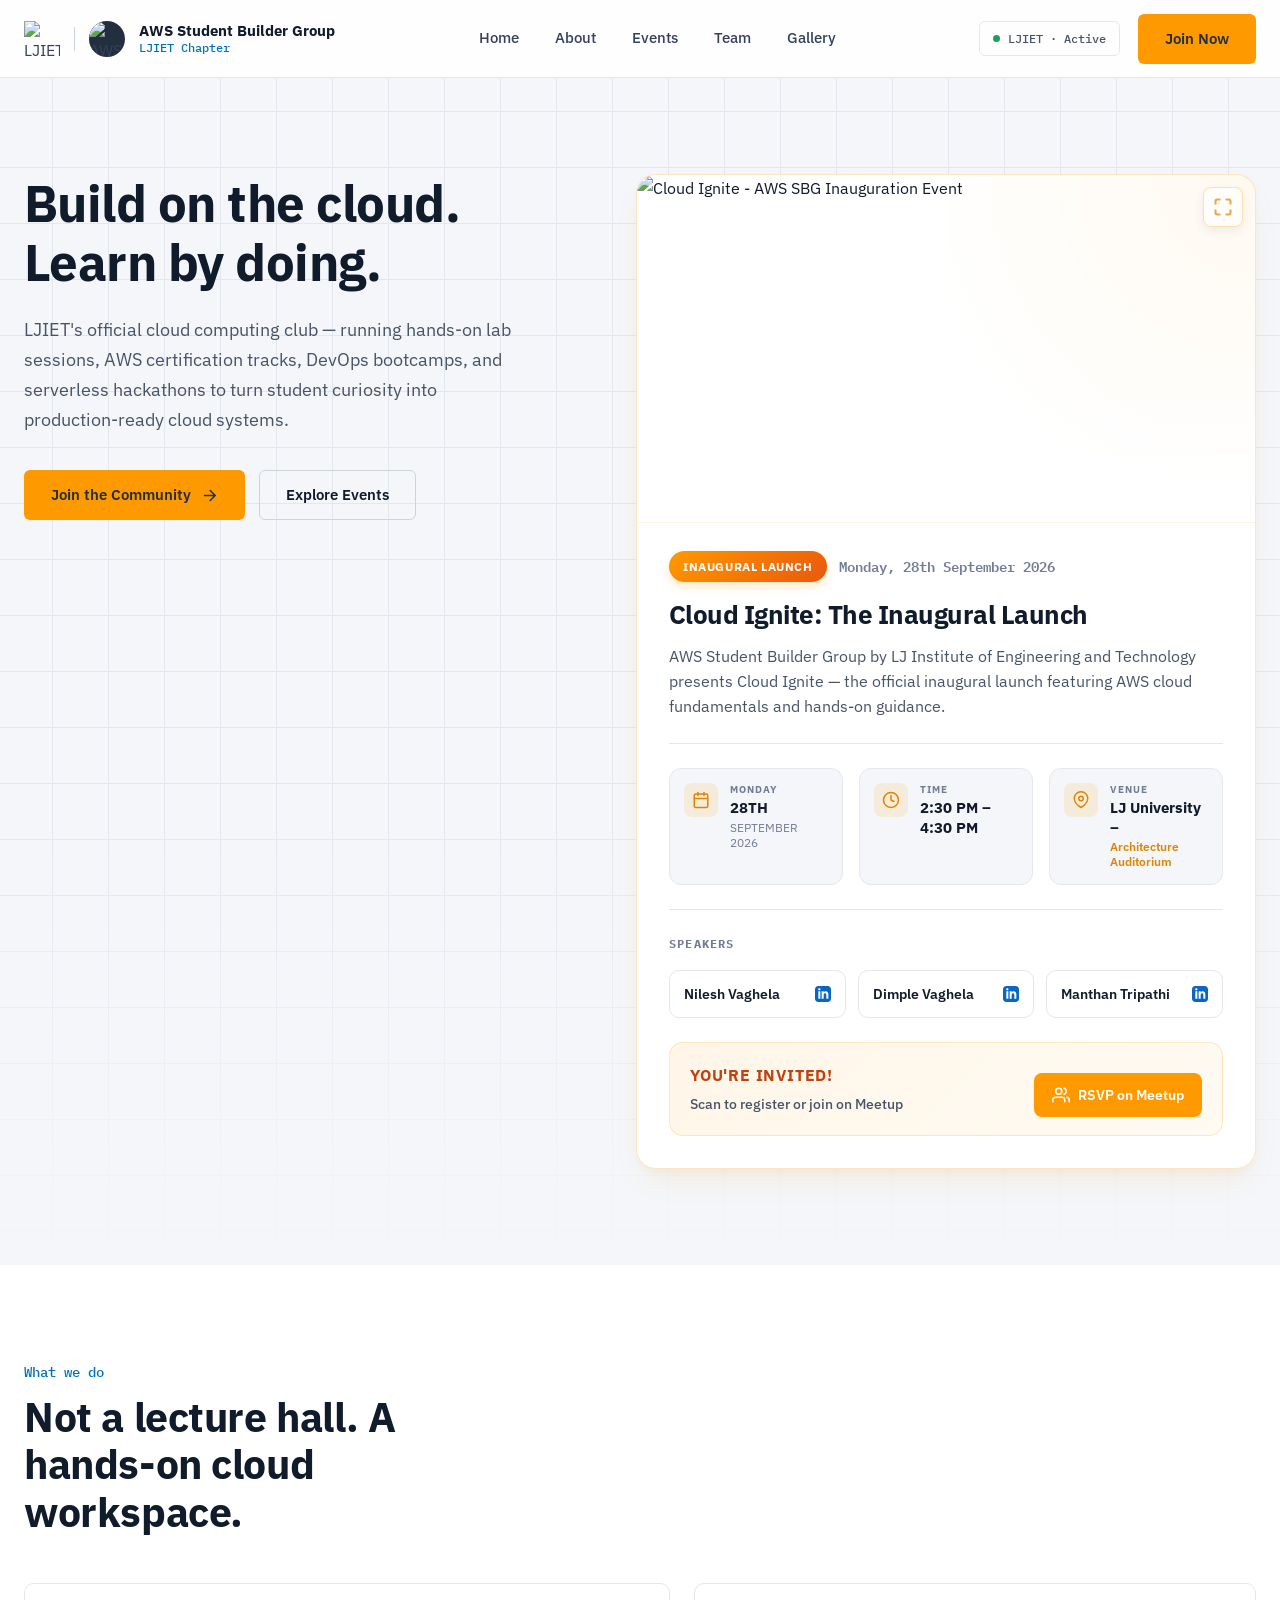
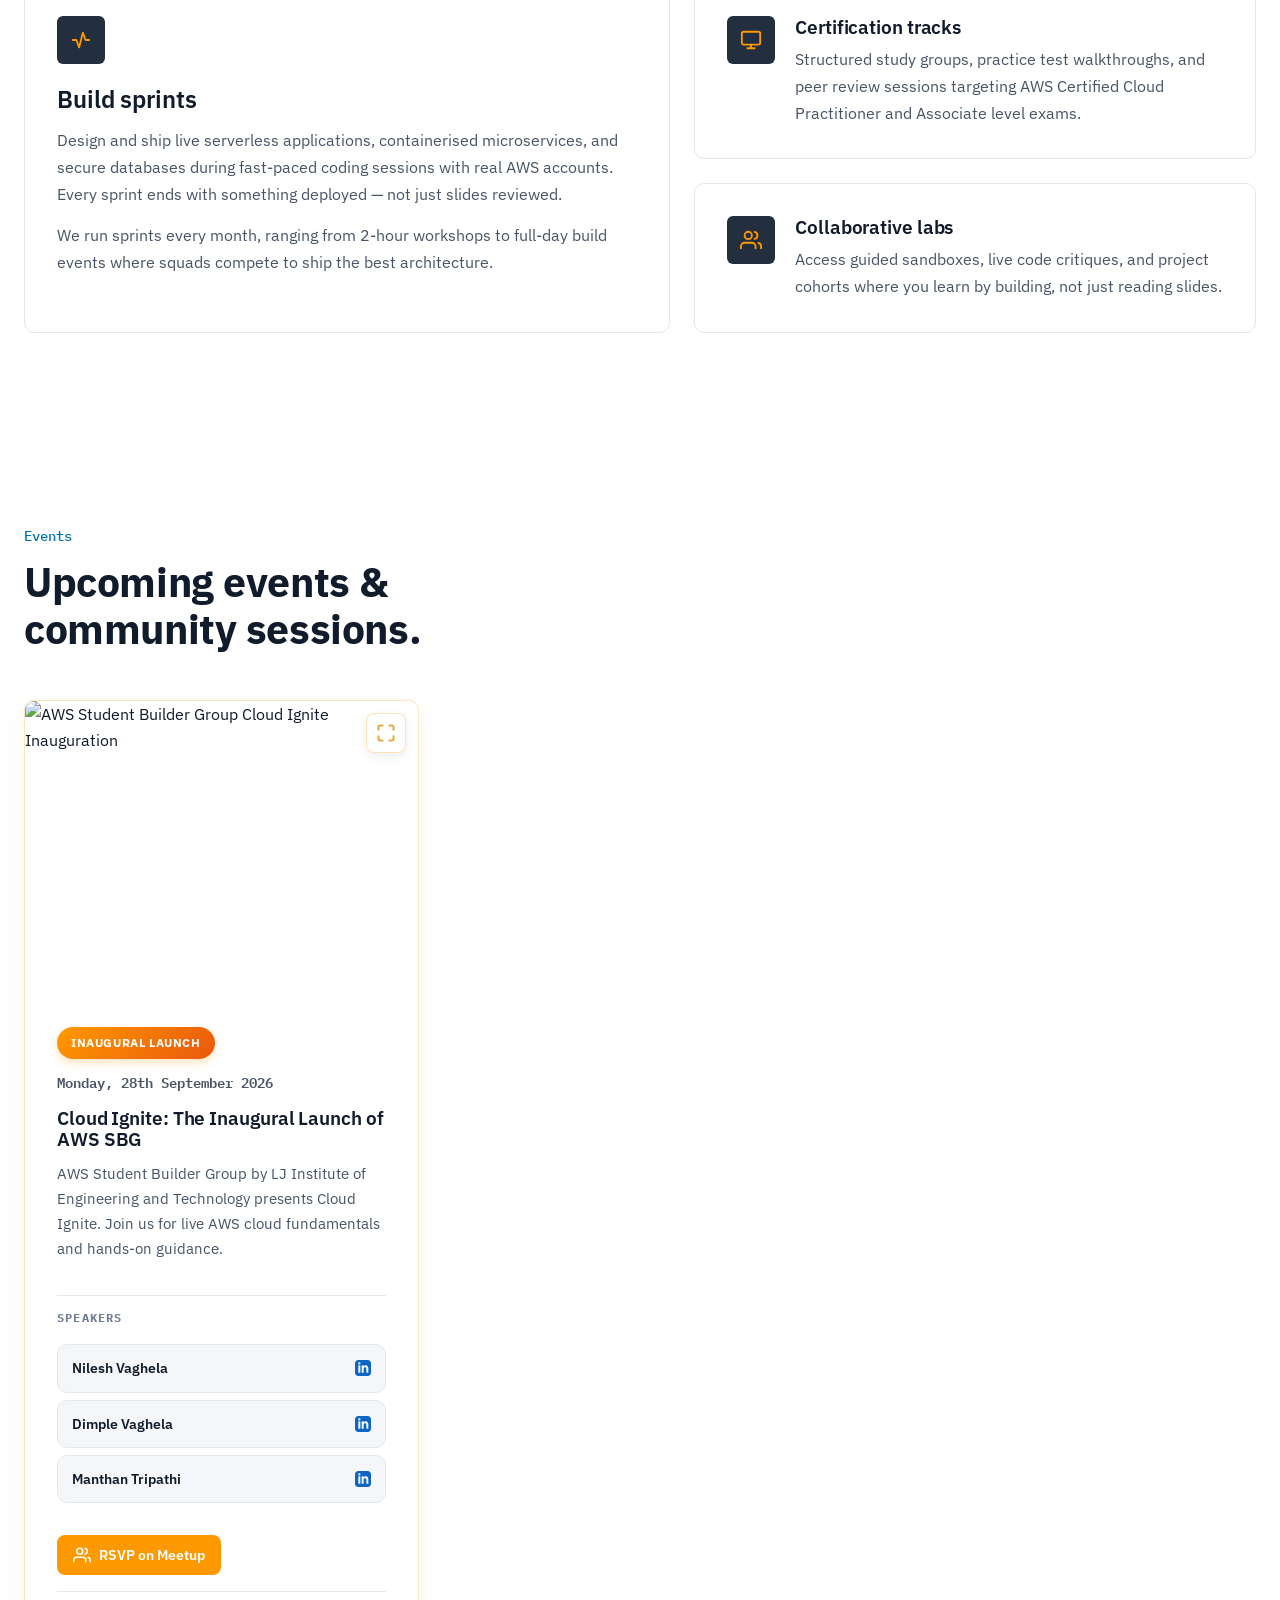
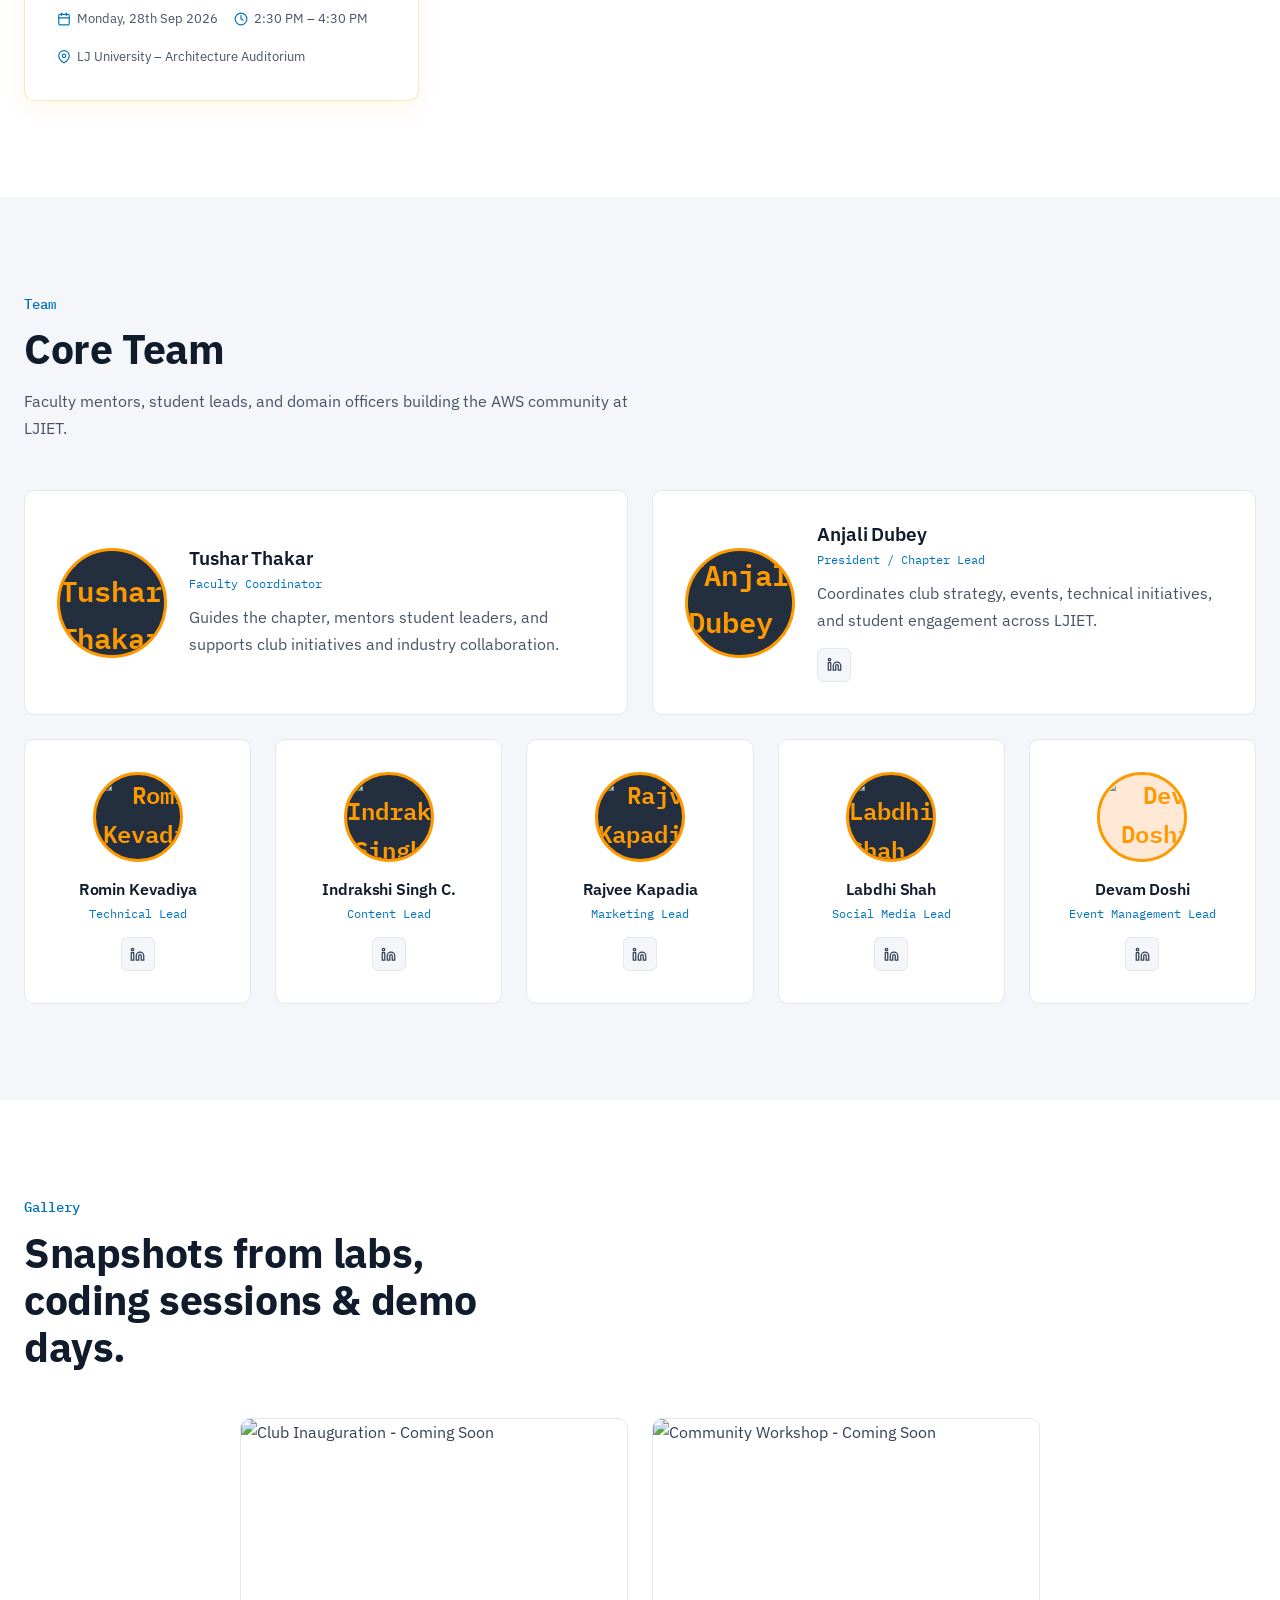
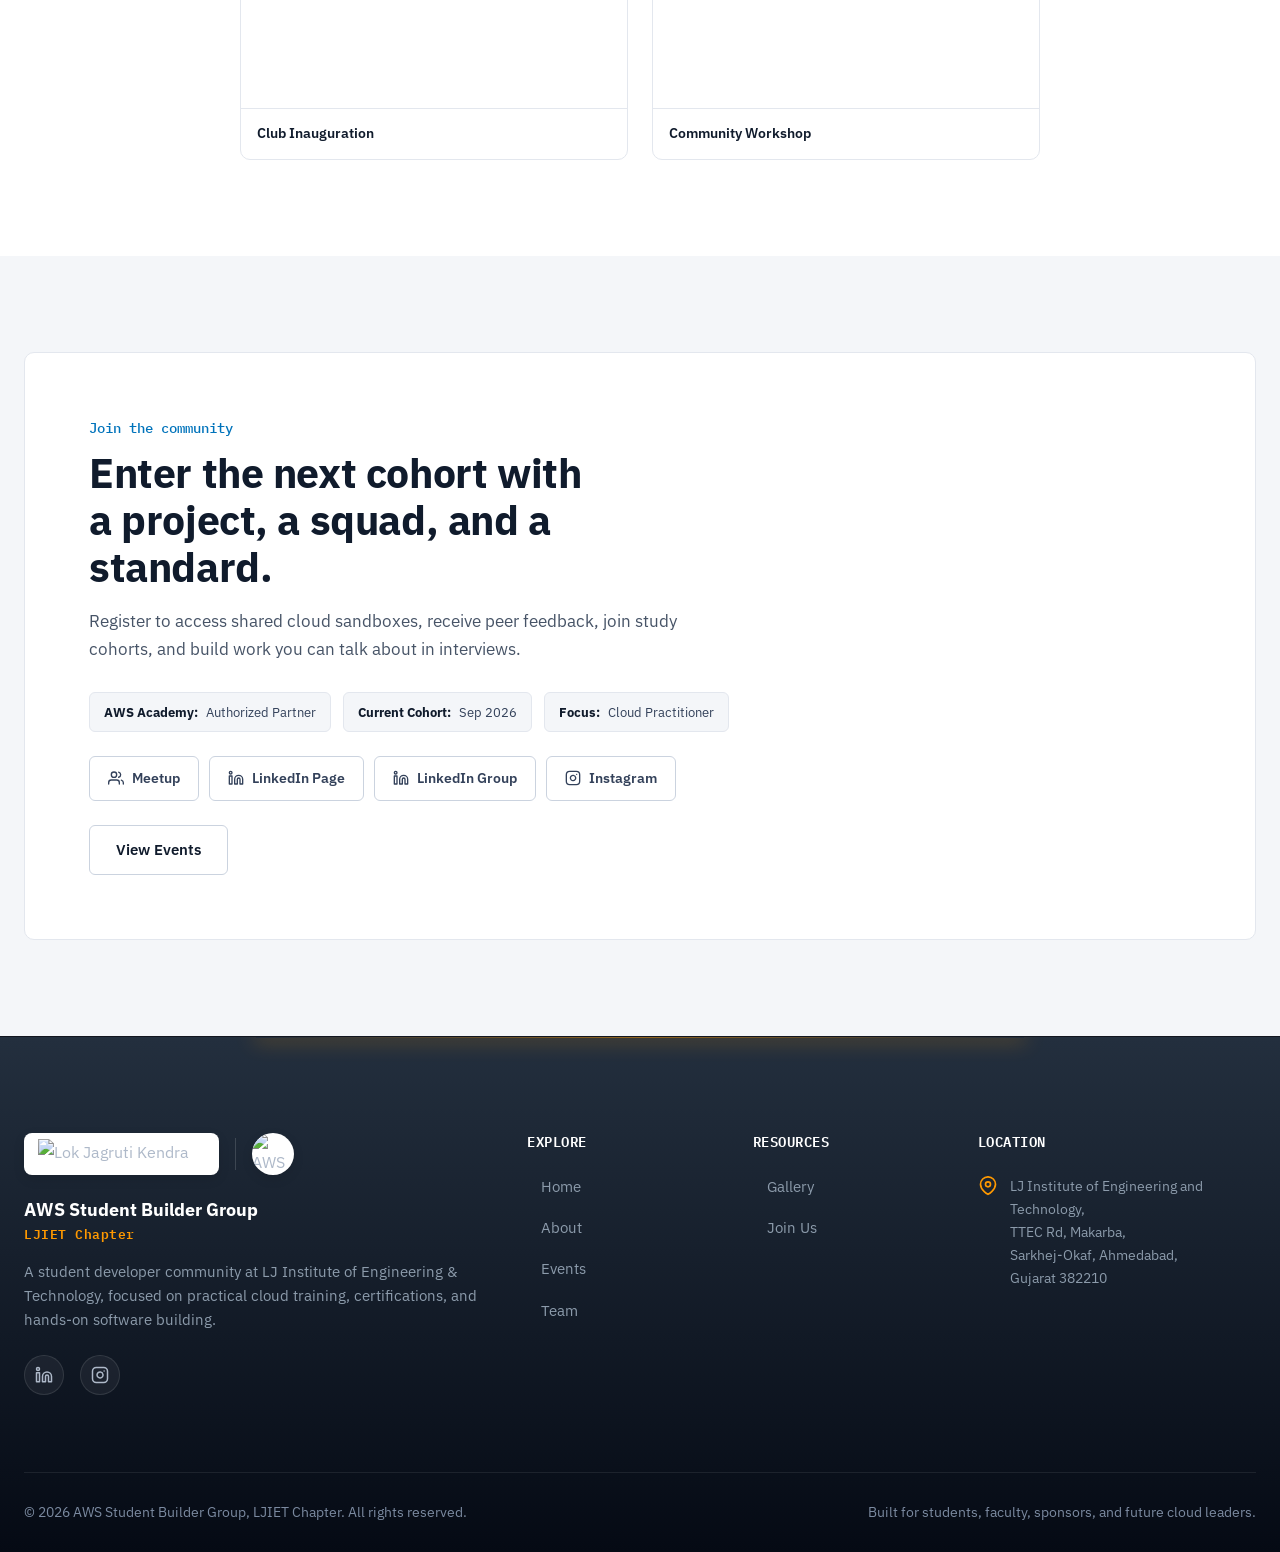
==== index.html @ fc4ac0a3 "Implement technical SEO optimization (#8)" ====
<!DOCTYPE html>
<html lang="en">

<head>
  <meta charset="UTF-8">
  <meta name="viewport" content="width=device-width, initial-scale=1.0">
  <meta name="description"
    content="AWS Student Builder Group at LJ Institute of Engineering & Technology (LJIET) — hands-on student club focused on cloud computing, bootcamps, certifications, and DevOps.">
  <meta name="robots" content="index, follow, max-snippet:-1, max-image-preview:large, max-video-preview:-1">
  <meta name="googlebot" content="index, follow, max-snippet:-1, max-image-preview:large, max-video-preview:-1">

  <!-- Canonical URL -->
  <link rel="canonical" href="https://ljawswebsite.github.io/aws-sbg-ljiet/">

  <!-- Open Graph / Social Media Meta Tags -->
  <meta property="og:locale" content="en_US">
  <meta property="og:type" content="website">
  <meta property="og:site_name" content="AWS Student Builder Group - LJIET">
  <meta property="og:title" content="AWS Student Builder Group | LJIET Chapter">
  <meta property="og:description"
    content="LJIET's official cloud computing club — hands-on labs, AWS certification study groups, DevOps bootcamps, and serverless hackathons.">
  <meta property="og:url" content="https://ljawswebsite.github.io/aws-sbg-ljiet/">
  <meta property="og:image" content="https://ljawswebsite.github.io/aws-sbg-ljiet/images/AWS_LJIET_LOGO.jpeg">
  <meta property="og:image:secure_url" content="https://ljawswebsite.github.io/aws-sbg-ljiet/images/AWS_LJIET_LOGO.jpeg">
  <meta property="og:image:type" content="image/jpeg">
  <meta property="og:image:width" content="1254">
  <meta property="og:image:height" content="1254">
  <meta property="og:image:alt" content="AWS Student Builder Group LJIET Chapter Logo">

  <!-- Twitter Card Tags -->
  <meta name="twitter:card" content="summary_large_image">
  <meta name="twitter:title" content="AWS Student Builder Group | LJIET Chapter">
  <meta name="twitter:description"
    content="LJIET's official cloud computing club — hands-on labs, AWS certification study groups, DevOps bootcamps, and serverless hackathons.">
  <meta name="twitter:image" content="https://ljawswebsite.github.io/aws-sbg-ljiet/images/AWS_LJIET_LOGO.jpeg">
  <meta name="twitter:image:alt" content="AWS Student Builder Group LJIET Chapter Logo">

  <!-- Favicon -->
  <link rel="icon" type="image/jpeg" href="images/AWS_LJIET_LOGO.jpeg">
  <link rel="apple-touch-icon" href="images/AWS_LJIET_LOGO.jpeg">

  <title>AWS Student Builder Group | LJIET Chapter - Cloud Computing &amp; DevOps Club</title>

  <!-- Google Fonts Preconnect and Parallel Stylesheet Loading -->
  <link rel="preconnect" href="https://fonts.googleapis.com">
  <link rel="preconnect" href="https://fonts.gstatic.com" crossorigin>
  <link rel="stylesheet" href="https://fonts.googleapis.com/css2?family=IBM+Plex+Sans:wght@400;500;600;700&family=IBM+Plex+Mono:wght@500;600&display=swap">
  <link rel="stylesheet" href="style.css">

  <!-- Structured Data: Organization, WebSite & Event Schema (JSON-LD) -->
  <script type="application/ld+json">
  {
    "@context": "https://schema.org",
    "@graph": [
      {
        "@type": "EducationalOrganization",
        "@id": "https://ljawswebsite.github.io/aws-sbg-ljiet/#organization",
        "name": "AWS Student Builder Group - LJIET Chapter",
        "alternateName": ["AWS SBG LJIET", "AWS Student Builder Group at LJ Institute of Engineering and Technology"],
        "url": "https://ljawswebsite.github.io/aws-sbg-ljiet/",
        "logo": {
          "@type": "ImageObject",
          "url": "https://ljawswebsite.github.io/aws-sbg-ljiet/images/AWS_LJIET_LOGO.jpeg",
          "width": 1254,
          "height": 1254,
          "caption": "AWS Student Builder Group LJIET Logo"
        },
        "image": "https://ljawswebsite.github.io/aws-sbg-ljiet/images/AWS_LJIET_LOGO.jpeg",
        "description": "AWS Student Builder Group at LJ Institute of Engineering & Technology (LJIET) is an active student developer club running hands-on cloud labs, AWS certification study groups, DevOps bootcamps, and serverless hackathons.",
        "email": "awsclub@ljiet.edu.in",
        "address": {
          "@type": "PostalAddress",
          "streetAddress": "LJ Institute of Engineering and Technology, TTEC Rd, Makarba, Sarkhej-Okaf",
          "addressLocality": "Ahmedabad",
          "addressRegion": "Gujarat",
          "postalCode": "382210",
          "addressCountry": "IN"
        },
        "parentOrganization": {
          "@type": "CollegeOrUniversity",
          "name": "LJ Institute of Engineering and Technology",
          "alternateName": "LJIET",
          "url": "https://www.ljiet.edu.in"
        },
        "sameAs": [
          "https://www.meetup.com/aws-sbg-at-lj-institute-of-engineering-and-technology/",
          "https://www.linkedin.com/company/aws-student-builder-group-at-ljiet/posts/",
          "https://www.linkedin.com/groups/26960015",
          "https://www.instagram.com/aws.sbg_lj"
        ]
      },
      {
        "@type": "WebSite",
        "@id": "https://ljawswebsite.github.io/aws-sbg-ljiet/#website",
        "url": "https://ljawswebsite.github.io/aws-sbg-ljiet/",
        "name": "AWS Student Builder Group | LJIET Chapter",
        "description": "LJIET's official cloud computing club — hands-on labs, AWS certification study groups, DevOps bootcamps, and serverless hackathons.",
        "publisher": {
          "@id": "https://ljawswebsite.github.io/aws-sbg-ljiet/#organization"
        },
        "inLanguage": "en"
      },
      {
        "@type": "Event",
        "@id": "https://ljawswebsite.github.io/aws-sbg-ljiet/#event-cloud-ignite",
        "name": "Cloud Ignite: The Inaugural Launch of AWS SBG",
        "description": "AWS Student Builder Group by LJ Institute of Engineering and Technology presents Cloud Ignite — the official inaugural launch featuring AWS cloud fundamentals and hands-on guidance.",
        "image": [
          "https://ljawswebsite.github.io/aws-sbg-ljiet/images/Event.jpeg"
        ],
        "startDate": "2026-09-28T14:30:00+05:30",
        "endDate": "2026-09-28T16:30:00+05:30",
        "eventStatus": "https://schema.org/EventScheduled",
        "eventAttendanceMode": "https://schema.org/OfflineEventAttendanceMode",
        "location": {
          "@type": "Place",
          "name": "Architecture Auditorium, LJ University",
          "address": {
            "@type": "PostalAddress",
            "streetAddress": "LJ University, LJ Campus, off Sarkhej - Gandhinagar Highway, Makarba",
            "addressLocality": "Ahmedabad",
            "addressRegion": "Gujarat",
            "postalCode": "382210",
            "addressCountry": "IN"
          }
        },
        "organizer": {
          "@id": "https://ljawswebsite.github.io/aws-sbg-ljiet/#organization"
        },
        "performer": [
          {
            "@type": "Person",
            "name": "Nilesh Vaghela",
            "sameAs": "https://www.linkedin.com/in/nilesh-vaghela/"
          },
          {
            "@type": "Person",
            "name": "Dimple Vaghela",
            "sameAs": "https://www.linkedin.com/in/dimple-vaghela-ba45447b/"
          },
          {
            "@type": "Person",
            "name": "Manthan Tripathi",
            "sameAs": "https://www.linkedin.com/in/manthan340/"
          }
        ],
        "offers": {
          "@type": "Offer",
          "url": "https://www.meetup.com/aws-sbg-at-lj-institute-of-engineering-and-technology/events/316692862/",
          "price": "0",
          "priceCurrency": "INR",
          "availability": "https://schema.org/InStock",
          "validFrom": "2026-09-01T00:00:00+05:30"
        }
      }
    ]
  }
  </script>
</head>

<body>

  <a href="#home" class="skip-link">Skip to main content</a>

  <!-- ═══ NAVBAR ══════════════════════════════════════════════════ -->
  <header class="navbar" id="navbar">
    <div class="scroll-progress" id="scrollProgress"></div>
    <nav class="nav-inner container" aria-label="Primary navigation">
      <a class="brand" href="#home" aria-label="AWS SBG LJIET home">
        <div class="brand-lj">
          <img src="images/LJIET_LOGO.png" alt="LJIET shield logo" width="36" height="36">
        </div>
        <div class="brand-divider"></div>
        <div class="brand-aws-block">
          <img src="images/AWS_LJIET_LOGO.jpeg" alt="AWS SBG logo" width="36" height="36">
        </div>
        <div class="brand-text-group">
          <span class="b-name">AWS Student Builder Group</span>
          <span class="b-sub">LJIET Chapter</span>
        </div>
      </a>

      <div class="nav-links" id="navLinks">
        <a href="#home">Home</a>
        <a href="#about">About</a>
        <a href="#events">Events</a>
        <a href="#team">Team</a>
        <a href="#gallery">Gallery</a>
        <!-- <a href="#contact">Contact</a> -->
      </div>

      <div class="nav-cta">
        <div class="status-pill" aria-label="Club status: active">
          <span class="status-dot"></span>
          LJIET &middot; Active
        </div>
        <a class="btn btn-primary" href="#join">Join Now</a>
        <button class="menu-toggle" id="menuToggle" type="button" aria-label="Toggle navigation" aria-expanded="false">
          <svg class="hamburger-icon" viewBox="0 0 24 24" fill="none" stroke="currentColor" stroke-width="2.2"
            stroke-linecap="round" stroke-linejoin="round">
            <line x1="4" y1="6" x2="20" y2="6" class="hamburger-line line-top"></line>
            <line x1="4" y1="12" x2="20" y2="12" class="hamburger-line line-mid"></line>
            <line x1="4" y1="18" x2="20" y2="18" class="hamburger-line line-bot"></line>
          </svg>
        </button>
      </div>
    </nav>
  </header>

  <main>
    <!-- ── HERO ──────────────────────────────────────────────── -->
    <section class="hero" id="home" aria-label="Hero">
      <div class="container">
        <div class="hero-inner">
          <div class="hero-content">
            <h1>Build on the cloud. Learn by doing.</h1>
            <p class="lead">LJIET's official cloud computing club — running hands-on lab sessions, AWS certification
              tracks, DevOps bootcamps, and serverless hackathons to turn student curiosity into production-ready cloud
              systems.</p>
            <div class="hero-actions">
              <a class="btn btn-primary" href="#join">
                Join the Community
                <svg viewBox="0 0 24 24" fill="none" stroke="currentColor" stroke-linecap="round"
                  stroke-linejoin="round">
                  <path d="M5 12h14M13 5l7 7-7 7" />
                </svg>
              </a>
              <a class="btn btn-outline" href="#events">Explore Events</a>
            </div>
          </div>

          <div class="hero-event-card">
            <div class="hec-img-wrapper" id="heroImgWrapper" title="Click to view full poster &amp; scan to register">
              <img class="img-event" src="images/Event.jpeg" alt="Cloud Ignite - AWS SBG Inauguration Event" width="480" height="360"
                loading="eager" fetchpriority="high" decoding="async">
              <button class="maximize-btn" aria-label="View poster full screen">
                <svg viewBox="0 0 24 24" fill="none" stroke="currentColor" stroke-width="2.5" stroke-linecap="round" stroke-linejoin="round">
                  <path d="M8 3H5a2 2 0 0 0-2 2v3m18 0V5a2 2 0 0 0-2-2h-3m0 18h3a2 2 0 0 0 2-2v-3M3 16v3a2 2 0 0 0 2 2h3"/>
                </svg>
              </button>
            </div>
            <div class="hec-body">
              <div class="hec-top">
                <span class="tag premium-tag">Inaugural Launch</span>
                <span class="hec-date">Monday, 28th September 2026</span>
              </div>
              <h3>Cloud Ignite: The Inaugural Launch</h3>
              <p>AWS Student Builder Group by LJ Institute of Engineering and Technology presents Cloud Ignite &mdash; the official inaugural launch featuring AWS cloud fundamentals and hands-on guidance.</p>
              
              <!-- Event Detail Badges (matching Event.jpeg poster) -->
              <div class="event-poster-badges">
                <div class="ep-badge">
                  <div class="ep-icon">
                    <svg viewBox="0 0 24 24" fill="none" stroke="currentColor" stroke-width="2" stroke-linecap="round"
                      stroke-linejoin="round">
                      <rect x="3" y="4" width="18" height="18" rx="2" ry="2" />
                      <line x1="16" y1="2" x2="16" y2="6" />
                      <line x1="8" y1="2" x2="8" y2="6" />
                      <line x1="3" y1="10" x2="21" y2="10" />
                    </svg>
                  </div>
                  <div class="ep-text">
                    <span class="ep-label">MONDAY</span>
                    <strong class="ep-val">28TH</strong>
                    <span class="ep-sub">SEPTEMBER 2026</span>
                  </div>
                </div>

                <div class="ep-badge">
                  <div class="ep-icon">
                    <svg viewBox="0 0 24 24" fill="none" stroke="currentColor" stroke-width="2" stroke-linecap="round"
                      stroke-linejoin="round">
                      <circle cx="12" cy="12" r="10" />
                      <polyline points="12 6 12 12 16 14" />
                    </svg>
                  </div>
                  <div class="ep-text">
                    <span class="ep-label">TIME</span>
                    <strong class="ep-val">2:30 PM &ndash; 4:30 PM</strong>
                  </div>
                </div>

                <div class="ep-badge">
                  <div class="ep-icon">
                    <svg viewBox="0 0 24 24" fill="none" stroke="currentColor" stroke-width="2" stroke-linecap="round"
                      stroke-linejoin="round">
                      <path d="M21 10c0 7-9 12-9 12S3 17 3 10a9 9 0 1 1 18 0Z" />
                      <circle cx="12" cy="10" r="3" />
                    </svg>
                  </div>
                  <div class="ep-text">
                    <span class="ep-label">VENUE</span>
                    <strong class="ep-val">LJ University &ndash;</strong>
                    <span class="ep-sub venue-sub">Architecture Auditorium</span>
                  </div>
                </div>
              </div>

              <!-- Speakers: 3 Simple Boxes -->
              <div class="speakers-section">
                <div class="speakers-title">Speakers</div>
                <div class="speakers-grid">
                  <a class="speaker-box" href="https://www.linkedin.com/in/nilesh-vaghela/?skipRedirect=true" target="_blank" rel="noopener noreferrer" title="Nilesh Vaghela on LinkedIn">
                    <span class="speaker-name">Nilesh Vaghela</span>
                    <svg class="speaker-linkedin" viewBox="0 0 24 24" fill="currentColor" aria-hidden="true">
                      <path d="M19 0h-14c-2.761 0-5 2.239-5 5v14c0 2.761 2.239 5 5 5h14c2.762 0 5-2.239 5-5v-14c0-2.761-2.238-5-5-5zm-11 19h-3v-11h3v11zm-1.5-12.268c-.966 0-1.75-.79-1.75-1.764s.784-1.764 1.75-1.764 1.75.79 1.75 1.764-.783 1.764-1.75 1.764zm13.5 12.268h-3v-5.604c0-3.368-4-3.113-4 0v5.604h-3v-11h3v1.765c1.396-2.586 7-2.777 7 2.476v6.759z"/>
                    </svg>
                  </a>

                  <a class="speaker-box" href="https://www.linkedin.com/in/dimple-vaghela-ba45447b/" target="_blank" rel="noopener noreferrer" title="Dimple Vaghela on LinkedIn">
                    <span class="speaker-name">Dimple Vaghela</span>
                    <svg class="speaker-linkedin" viewBox="0 0 24 24" fill="currentColor" aria-hidden="true">
                      <path d="M19 0h-14c-2.761 0-5 2.239-5 5v14c0 2.761 2.239 5 5 5h14c2.762 0 5-2.239 5-5v-14c0-2.761-2.238-5-5-5zm-11 19h-3v-11h3v11zm-1.5-12.268c-.966 0-1.75-.79-1.75-1.764s.784-1.764 1.75-1.764 1.75.79 1.75 1.764-.783 1.764-1.75 1.764zm13.5 12.268h-3v-5.604c0-3.368-4-3.113-4 0v5.604h-3v-11h3v1.765c1.396-2.586 7-2.777 7 2.476v6.759z"/>
                    </svg>
                  </a>

                  <a class="speaker-box" href="https://www.linkedin.com/in/manthan340/" target="_blank" rel="noopener noreferrer" title="Manthan Tripathi on LinkedIn">
                    <span class="speaker-name">Manthan Tripathi</span>
                    <svg class="speaker-linkedin" viewBox="0 0 24 24" fill="currentColor" aria-hidden="true">
                      <path d="M19 0h-14c-2.761 0-5 2.239-5 5v14c0 2.761 2.239 5 5 5h14c2.762 0 5-2.239 5-5v-14c0-2.761-2.238-5-5-5zm-11 19h-3v-11h3v11zm-1.5-12.268c-.966 0-1.75-.79-1.75-1.764s.784-1.764 1.75-1.764 1.75.79 1.75 1.764-.783 1.764-1.75 1.764zm13.5 12.268h-3v-5.604c0-3.368-4-3.113-4 0v5.604h-3v-11h3v1.765c1.396-2.586 7-2.777 7 2.476v6.759z"/>
                    </svg>
                  </a>
                </div>
              </div>

              <div class="hec-invite" id="heroInviteBox" title="Click to open poster &amp; scan to register">
                <div class="hec-invite-text">
                  <strong>YOU'RE INVITED!</strong>
                  <span>Scan to register or join on Meetup</span>
                </div>
                <div class="hec-invite-actions" style="margin-top: 12px;">
                  <a class="meetup-btn" href="https://www.meetup.com/aws-sbg-at-lj-institute-of-engineering-and-technology/events/316692862/" target="_blank" rel="noopener noreferrer" style="display: inline-flex; align-items: center; gap: 8px; background: #FF9900; color: white; padding: 8px 16px; border-radius: 8px; font-weight: 600; text-decoration: none; font-size: 0.9rem; transition: transform 0.2s; white-space: nowrap;" onmouseover="this.style.transform='scale(1.05)'" onmouseout="this.style.transform='scale(1)'">
                    <svg viewBox="0 0 24 24" fill="none" stroke="currentColor" stroke-width="2" stroke-linecap="round" stroke-linejoin="round" style="width: 18px; height: 18px;"><path d="M17 21v-2a4 4 0 0 0-4-4H5a4 4 0 0 0-4 4v2" /><circle cx="9" cy="7" r="4" /><path d="M23 21v-2a4 4 0 0 0-3-3.87M16 3.13a4 4 0 0 1 0 7.75" /></svg>
                    RSVP on Meetup
                  </a>
                </div>
              </div>
            </div>
          </div>
        </div>
      </div>
    </section>

    <!-- ── ABOUT ──────────────────────────────────────────────── -->
    <section class="section" id="about">
      <div class="container">
        <div class="sec-hdr">
          <span class="kicker">What we do</span>
          <h2>Not a lecture hall. A hands-on cloud workspace.</h2>
        </div>
        <div class="about-grid">
          <article class="card about-card-featured">
            <div class="card-icon">
              <svg viewBox="0 0 24 24" fill="none" stroke="currentColor" stroke-width="2" stroke-linecap="round"
                stroke-linejoin="round">
                <path d="M3 12h4l3 8 4-16 3 8h4" />
              </svg>
            </div>
            <h3>Build sprints</h3>
            <p>Design and ship live serverless applications, containerised microservices, and secure databases during
              fast-paced coding sessions with real AWS accounts. Every sprint ends with something deployed — not just
              slides reviewed.</p>
            <p>We run sprints every month, ranging from 2-hour workshops to full-day build events where squads compete
              to ship the best architecture.</p>
          </article>

          <div class="about-stacked">
            <article class="card about-card-sm">
              <div class="card-icon">
                <svg viewBox="0 0 24 24" fill="none" stroke="currentColor" stroke-width="2" stroke-linecap="round"
                  stroke-linejoin="round">
                  <rect x="2" y="3" width="20" height="14" rx="2" />
                  <path d="M8 21h8M12 17v4" />
                </svg>
              </div>
              <div>
                <h3>Certification tracks</h3>
                <p>Structured study groups, practice test walkthroughs, and peer review sessions targeting AWS Certified
                  Cloud Practitioner and Associate level exams.</p>
              </div>
            </article>
            <article class="card about-card-sm">
              <div class="card-icon">
                <svg viewBox="0 0 24 24" fill="none" stroke="currentColor" stroke-width="2" stroke-linecap="round"
                  stroke-linejoin="round">
                  <path d="M17 21v-2a4 4 0 0 0-4-4H5a4 4 0 0 0-4 4v2" />
                  <circle cx="9" cy="7" r="4" />
                  <path d="M23 21v-2a4 4 0 0 0-3-3.87M16 3.13a4 4 0 0 1 0 7.75" />
                </svg>
              </div>
              <div>
                <h3>Collaborative labs</h3>
                <p>Access guided sandboxes, live code critiques, and project cohorts where you learn by building, not
                  just reading slides.</p>
              </div>
            </article>
          </div>
        </div>
      </div>
    </section>

    <!-- ── EVENTS ──────────────────────────────────────────────── -->
    <section class="section" id="events">
      <div class="container">
        <div class="sec-hdr">
          <span class="kicker">Events</span>
          <h2>Upcoming events &amp; community sessions.</h2>
        </div>
        <div class="events-grid">
          <article class="card event-card premium-event-card">
            <div class="event-img" onclick="document.getElementById('heroImgWrapper').click()" style="cursor: pointer;" title="Click to view full poster">
              <img class="img-event" src="images/Event.jpeg" alt="AWS Student Builder Group Cloud Ignite Inauguration" width="400"
                height="300" loading="lazy">
              <button class="maximize-btn" aria-label="View poster full screen">
                <svg viewBox="0 0 24 24" fill="none" stroke="currentColor" stroke-width="2.5" stroke-linecap="round" stroke-linejoin="round">
                  <path d="M8 3H5a2 2 0 0 0-2 2v3m18 0V5a2 2 0 0 0-2-2h-3m0 18h3a2 2 0 0 0 2-2v-3M3 16v3a2 2 0 0 0 2 2h3"/>
                </svg>
              </button>
            </div>
            <div class="event-body">
              <div class="event-meta-row">
                <span class="tag premium-tag">Inaugural Launch</span>
                <span class="hec-date">Monday, 28th September 2026</span>
              </div>
              <h3>Cloud Ignite: The Inaugural Launch of AWS SBG</h3>
              <p>AWS Student Builder Group by LJ Institute of Engineering and Technology presents Cloud Ignite. Join us for live AWS cloud fundamentals and hands-on guidance.</p>
              
              <!-- Speakers: 3 Simple Boxes -->
              <div class="speakers-section">
                <div class="speakers-title">Speakers</div>
                <div class="speakers-grid">
                  <a class="speaker-box" href="https://www.linkedin.com/in/nilesh-vaghela/?skipRedirect=true" target="_blank" rel="noopener noreferrer" title="Nilesh Vaghela on LinkedIn">
                    <span class="speaker-name">Nilesh Vaghela</span>
                    <svg class="speaker-linkedin" viewBox="0 0 24 24" fill="currentColor" aria-hidden="true">
                      <path d="M19 0h-14c-2.761 0-5 2.239-5 5v14c0 2.761 2.239 5 5 5h14c2.762 0 5-2.239 5-5v-14c0-2.761-2.238-5-5-5zm-11 19h-3v-11h3v11zm-1.5-12.268c-.966 0-1.75-.79-1.75-1.764s.784-1.764 1.75-1.764 1.75.79 1.75 1.764-.783 1.764-1.75 1.764zm13.5 12.268h-3v-5.604c0-3.368-4-3.113-4 0v5.604h-3v-11h3v1.765c1.396-2.586 7-2.777 7 2.476v6.759z"/>
                    </svg>
                  </a>

                  <a class="speaker-box" href="https://www.linkedin.com/in/dimple-vaghela-ba45447b/" target="_blank" rel="noopener noreferrer" title="Dimple Vaghela on LinkedIn">
                    <span class="speaker-name">Dimple Vaghela</span>
                    <svg class="speaker-linkedin" viewBox="0 0 24 24" fill="currentColor" aria-hidden="true">
                      <path d="M19 0h-14c-2.761 0-5 2.239-5 5v14c0 2.761 2.239 5 5 5h14c2.762 0 5-2.239 5-5v-14c0-2.761-2.238-5-5-5zm-11 19h-3v-11h3v11zm-1.5-12.268c-.966 0-1.75-.79-1.75-1.764s.784-1.764 1.75-1.764 1.75.79 1.75 1.764-.783 1.764-1.75 1.764zm13.5 12.268h-3v-5.604c0-3.368-4-3.113-4 0v5.604h-3v-11h3v1.765c1.396-2.586 7-2.777 7 2.476v6.759z"/>
                    </svg>
                  </a>

                  <a class="speaker-box" href="https://www.linkedin.com/in/manthan340/" target="_blank" rel="noopener noreferrer" title="Manthan Tripathi on LinkedIn">
                    <span class="speaker-name">Manthan Tripathi</span>
                    <svg class="speaker-linkedin" viewBox="0 0 24 24" fill="currentColor" aria-hidden="true">
                      <path d="M19 0h-14c-2.761 0-5 2.239-5 5v14c0 2.761 2.239 5 5 5h14c2.762 0 5-2.239 5-5v-14c0-2.761-2.238-5-5-5zm-11 19h-3v-11h3v11zm-1.5-12.268c-.966 0-1.75-.79-1.75-1.764s.784-1.764 1.75-1.764 1.75.79 1.75 1.764-.783 1.764-1.75 1.764zm13.5 12.268h-3v-5.604c0-3.368-4-3.113-4 0v5.604h-3v-11h3v1.765c1.396-2.586 7-2.777 7 2.476v6.759z"/>
                    </svg>
                  </a>
                </div>
              </div>
              <div style="margin: 16px 0;">
                <a href="https://www.meetup.com/aws-sbg-at-lj-institute-of-engineering-and-technology/events/316692862/" target="_blank" rel="noopener noreferrer" style="display: inline-flex; align-items: center; gap: 8px; background: #FF9900; color: white; padding: 8px 16px; border-radius: 8px; font-weight: 600; text-decoration: none; font-size: 0.9rem; transition: transform 0.2s; white-space: nowrap;" onmouseover="this.style.transform='scale(1.05)'" onmouseout="this.style.transform='scale(1)'">
                  <svg viewBox="0 0 24 24" fill="none" stroke="currentColor" stroke-width="2" stroke-linecap="round" stroke-linejoin="round" style="width: 18px; height: 18px;"><path d="M17 21v-2a4 4 0 0 0-4-4H5a4 4 0 0 0-4 4v2" /><circle cx="9" cy="7" r="4" /><path d="M23 21v-2a4 4 0 0 0-3-3.87M16 3.13a4 4 0 0 1 0 7.75" /></svg>
                  RSVP on Meetup
                </a>
              </div>
              <div class="event-footer">
                <span><svg viewBox="0 0 24 24" fill="none" stroke="currentColor" stroke-width="2" stroke-linecap="round"
                    stroke-linejoin="round">
                    <rect x="3" y="4" width="18" height="18" rx="2" ry="2" />
                    <line x1="16" y1="2" x2="16" y2="6" />
                    <line x1="8" y1="2" x2="8" y2="6" />
                    <line x1="3" y1="10" x2="21" y2="10" />
                  </svg>Monday, 28th Sep 2026</span>
                <span><svg viewBox="0 0 24 24" fill="none" stroke="currentColor" stroke-width="2" stroke-linecap="round"
                    stroke-linejoin="round">
                    <circle cx="12" cy="12" r="10" />
                    <polyline points="12 6 12 12 16 14" />
                  </svg>2:30 PM &ndash; 4:30 PM</span>
                <span><svg viewBox="0 0 24 24" fill="none" stroke="currentColor" stroke-width="2" stroke-linecap="round"
                    stroke-linejoin="round">
                    <path d="M21 10c0 7-9 12-9 12S3 17 3 10a9 9 0 1 1 18 0Z" />
                    <circle cx="12" cy="10" r="3" />
                  </svg>LJ University &ndash; Architecture Auditorium</span>
              </div>
            </div>
          </article>

        </div>
      </div>
    </section>

    <!-- ── TEAM ───────────────────────────────────────────────── -->
    <section class="section section-alt" id="team">
      <div class="container">
        <div class="sec-hdr">
          <span class="kicker">Team</span>
          <h2>Core Team</h2>
          <p>Faculty mentors, student leads, and domain officers building the AWS community at LJIET.</p>
        </div>

        <div class="captain-row">
          <article class="card captain-card">
            <img class="avatar" src="images/tushar-thakar.jpeg" alt="Tushar Thakar - Faculty Coordinator" width="110" height="110" loading="lazy" decoding="async" style="object-fit: cover;">
            <div>
              <h3>Tushar Thakar</h3>
              <div class="member-role">Faculty Coordinator</div>
              <p>Guides the chapter, mentors student leaders, and supports club initiatives and industry collaboration.
              </p>
            </div>
          </article>
          <article class="card captain-card">
            <div class="avatar"><img src="images/Anjali.jpg" alt="Anjali Dubey - President &amp; Chapter Lead" width="110" height="110" loading="lazy" decoding="async">
            </div>
            <div>
              <h3>Anjali Dubey</h3>
              <div class="member-role">President / Chapter Lead</div>
              <p>Coordinates club strategy, events, technical initiatives, and student engagement across LJIET.</p>
              <div class="socials">
                <a href="https://in.linkedin.com/in/anjali-dubey-812343287" target="_blank" rel="noopener noreferrer"
                  aria-label="LinkedIn"><svg viewBox="0 0 24 24" fill="none" stroke="currentColor" stroke-width="2"
                    stroke-linecap="round" stroke-linejoin="round">
                    <path d="M16 8a6 6 0 0 1 6 6v7h-4v-7a2 2 0 0 0-4 0v7h-4v-7a6 6 0 0 1 6-6z" />
                    <rect x="2" y="9" width="4" height="12" />
                    <circle cx="4" cy="4" r="2" />
                  </svg></a>
              </div>
            </div>
          </article>
        </div>

        <div class="core-grid">
          <article class="card core-card">
            <div class="avatar"><img src="images/Romin.jpg" alt="Romin Kevadiya - Technical Lead" width="90" height="90" loading="lazy" decoding="async">
            </div>
            <h3>Romin Kevadiya</h3>
            <div class="member-role">Technical Lead</div>
            <div class="socials">
              <a href="https://www.linkedin.com/in/rominkevadiya" target="_blank" rel="noopener noreferrer"
                aria-label="Romin Kevadiya LinkedIn"><svg viewBox="0 0 24 24" fill="none" stroke="currentColor"
                  stroke-width="2" stroke-linecap="round" stroke-linejoin="round">
                  <path d="M16 8a6 6 0 0 1 6 6v7h-4v-7a2 2 0 0 0-4 0v7h-4v-7a6 6 0 0 1 6-6z" />
                  <rect x="2" y="9" width="4" height="12" />
                  <circle cx="4" cy="4" r="2" />
                </svg></a>
            </div>
          </article>
          <article class="card core-card">
            <div class="avatar"><img src="images/indrakshi.jpg" alt="Indrakshi Singh C. - Content Lead" width="90" height="90"
                loading="lazy" decoding="async"></div>
            <h3>Indrakshi Singh C.</h3>
            <div class="member-role">Content Lead</div>
            <div class="socials">
              <a href="https://www.linkedin.com/in/indrakshi-singh-chundawat-9b2669321" target="_blank"
                rel="noopener noreferrer" aria-label="Indrakshi Singh C. LinkedIn"><svg viewBox="0 0 24 24" fill="none"
                  stroke="currentColor" stroke-width="2" stroke-linecap="round" stroke-linejoin="round">
                  <path d="M16 8a6 6 0 0 1 6 6v7h-4v-7a2 2 0 0 0-4 0v7h-4v-7a6 6 0 0 1 6-6z" />
                  <rect x="2" y="9" width="4" height="12" />
                  <circle cx="4" cy="4" r="2" />
                </svg></a>
            </div>
          </article>
          <article class="card core-card">
            <div class="avatar"><img src="images/Rajvee.jpg" alt="Rajvee Kapadia - Marketing Lead" width="90" height="90" loading="lazy" decoding="async">
            </div>
            <h3>Rajvee Kapadia</h3>
            <div class="member-role">Marketing Lead</div>
            <div class="socials">
              <a href="https://in.linkedin.com/in/rajvee-kapadia-571056365" target="_blank" rel="noopener noreferrer"
                aria-label="Rajvee Kapadia LinkedIn"><svg viewBox="0 0 24 24" fill="none" stroke="currentColor"
                  stroke-width="2" stroke-linecap="round" stroke-linejoin="round">
                  <path d="M16 8a6 6 0 0 1 6 6v7h-4v-7a2 2 0 0 0-4 0v7h-4v-7a6 6 0 0 1 6-6z" />
                  <rect x="2" y="9" width="4" height="12" />
                  <circle cx="4" cy="4" r="2" />
                </svg></a>
            </div>
          </article>
          <article class="card core-card">
            <div class="avatar"><img src="images/Labdhi.jpg" alt="Labdhi Shah - Social Media Lead" width="90" height="90" loading="lazy" decoding="async">
            </div>
            <h3>Labdhi Shah</h3>
            <div class="member-role">Social Media Lead</div>
            <div class="socials">
              <a href="https://in.linkedin.com/in/labdhi-shah-398b16301" target="_blank" rel="noopener noreferrer"
                aria-label="Labdhi Shah LinkedIn"><svg viewBox="0 0 24 24" fill="none" stroke="currentColor"
                  stroke-width="2" stroke-linecap="round" stroke-linejoin="round">
                  <path d="M16 8a6 6 0 0 1 6 6v7h-4v-7a2 2 0 0 0-4 0v7h-4v-7a6 6 0 0 1 6-6z" />
                  <rect x="2" y="9" width="4" height="12" />
                  <circle cx="4" cy="4" r="2" />
                </svg></a>
            </div>
          </article>
          <article class="card core-card">
            <div class="avatar avatar-devam"><img src="images/devam.PNG" alt="Devam Doshi - Event Management Lead" width="90" height="90"
                loading="lazy" decoding="async"></div>
            <h3>Devam Doshi</h3>
            <div class="member-role">Event Management Lead</div>
            <div class="socials">
              <a href="https://in.linkedin.com/in/doshidevam" target="_blank" rel="noopener noreferrer"
                aria-label="Devam Doshi LinkedIn"><svg viewBox="0 0 24 24" fill="none" stroke="currentColor"
                  stroke-width="2" stroke-linecap="round" stroke-linejoin="round">
                  <path d="M16 8a6 6 0 0 1 6 6v7h-4v-7a2 2 0 0 0-4 0v7h-4v-7a6 6 0 0 1 6-6z" />
                  <rect x="2" y="9" width="4" height="12" />
                  <circle cx="4" cy="4" r="2" />
                </svg></a>
            </div>
          </article>
        </div>
      </div>
    </section>

    <!-- ── GALLERY ────────────────────────────────────────────── -->
    <section class="section" id="gallery">
      <div class="container">
        <div class="sec-hdr">
          <span class="kicker">Gallery</span>
          <h2>Snapshots from labs, coding sessions &amp; demo days.</h2>
        </div>
        <div class="gallery-grid">
          <figure class="gallery-item">
            <div class="g-img"><img src="images/coming-soon.jpeg" alt="Club Inauguration - Coming Soon" width="400"
                height="300" loading="lazy"></div>
            <figcaption class="gallery-caption">Club Inauguration</figcaption>
          </figure>
          <figure class="gallery-item">
            <div class="g-img"><img src="images/coming-soon.jpeg" alt="Community Workshop - Coming Soon" width="400"
                height="300" loading="lazy"></div>
            <figcaption class="gallery-caption">Community Workshop</figcaption>
          </figure>
        </div>
      </div>
    </section>

    <!-- ── JOIN ───────────────────────────────────────────────── -->
    <section class="section section-alt" id="join">
      <div class="container">
        <div class="join-panel">
          <div class="join-content">
            <div>
              <span class="kicker">Join the community</span>
              <h2>Enter the next cohort with a project, a squad, and a standard.</h2>
              <p>Register to access shared cloud sandboxes, receive peer feedback, join study cohorts, and build work
                you can talk about in interviews.</p>

              <div class="join-meta">
                <span class="meta-chip"><strong>AWS Academy:</strong> Authorized Partner</span>
                <span class="meta-chip"><strong>Current Cohort:</strong> Sep 2026</span>
                <span class="meta-chip"><strong>Focus:</strong> Cloud Practitioner</span>
              </div>

              <div class="join-socials">
                <a class="join-social-link"
                  href="https://www.meetup.com/aws-sbg-at-lj-institute-of-engineering-and-technology" target="_blank"
                  rel="noopener noreferrer">
                  <svg viewBox="0 0 24 24" fill="none" stroke="currentColor" stroke-width="2" stroke-linecap="round"
                    stroke-linejoin="round">
                    <path d="M17 21v-2a4 4 0 0 0-4-4H5a4 4 0 0 0-4 4v2" />
                    <circle cx="9" cy="7" r="4" />
                    <path d="M23 21v-2a4 4 0 0 0-3-3.87M16 3.13a4 4 0 0 1 0 7.75" />
                  </svg>
                  Meetup
                </a>
                <a class="join-social-link"
                  href="https://www.linkedin.com/company/aws-student-builder-group-at-ljiet/posts/" target="_blank"
                  rel="noopener noreferrer">
                  <svg viewBox="0 0 24 24" fill="none" stroke="currentColor" stroke-width="2" stroke-linecap="round"
                    stroke-linejoin="round">
                    <path d="M16 8a6 6 0 0 1 6 6v7h-4v-7a2 2 0 0 0-4 0v7h-4v-7a6 6 0 0 1 6-6z" />
                    <rect x="2" y="9" width="4" height="12" />
                    <circle cx="4" cy="4" r="2" />
                  </svg>
                  LinkedIn Page
                </a>
                <a class="join-social-link" href="https://www.linkedin.com/groups/26960015" target="_blank"
                  rel="noopener noreferrer">
                  <svg viewBox="0 0 24 24" fill="none" stroke="currentColor" stroke-width="2" stroke-linecap="round"
                    stroke-linejoin="round">
                    <path d="M16 8a6 6 0 0 1 6 6v7h-4v-7a2 2 0 0 0-4 0v7h-4v-7a6 6 0 0 1 6-6z" />
                    <rect x="2" y="9" width="4" height="12" />
                    <circle cx="4" cy="4" r="2" />
                  </svg>
                  LinkedIn Group
                </a>
                <a class="join-social-link" href="https://www.instagram.com/aws.sbg_lj?stkn=MWoxcG5weTBmdTI5OA=="
                  target="_blank" rel="noopener noreferrer">
                  <svg viewBox="0 0 24 24" fill="none" stroke="currentColor" stroke-width="2" stroke-linecap="round"
                    stroke-linejoin="round">
                    <rect x="2" y="2" width="20" height="20" rx="5" ry="5" />
                    <path d="M16 11.37A4 4 0 1 1 12.63 8 4 4 0 0 1 16 11.37z" />
                    <line x1="17.5" y1="6.5" x2="17.51" y2="6.5" />
                  </svg>
                  Instagram
                </a>
              </div>

              <div class="join-btns">
                <!-- <a class="btn btn-primary" href="#contact">Become a Member</a> -->
                <a class="btn btn-outline" href="#events">View Events</a>
              </div>
            </div>

          </div>
        </div>
      </div>
    </section>

    <!-- ── CONTACT ────────────────────────────────────────────── -->

  </main>

  <!-- ═══ FOOTER ══════════════════════════════════════════════════ -->
  <footer class="footer">
    <div class="footer-glow"></div>
    <div class="container">
      <div class="footer-top">
        <div class="footer-brand-col">
          <div class="footer-brand-logos">
            <img class="footer-lj-logo" src="images/lj.png" alt="Lok Jagruti Kendra University logo" width="189"
              height="34" loading="lazy">
            <div class="footer-divider"></div>
            <div class="footer-aws-block">
              <img src="images/AWS_LJIET_LOGO.jpeg" alt="AWS SBG logo" width="34" height="34" loading="lazy" decoding="async">
            </div>
          </div>
          <div class="footer-brand-name">
            AWS Student Builder Group
            <span>LJIET Chapter</span>
          </div>
          <p class="footer-brand-desc">A student developer community at LJ Institute of Engineering &amp; Technology,
            focused on practical cloud training, certifications, and hands-on software building.</p>
          <div class="footer-social-icons">
            <a href="https://www.linkedin.com/company/aws-student-builder-group-at-ljiet/posts/" target="_blank" rel="noopener noreferrer" aria-label="LinkedIn">
              <svg viewBox="0 0 24 24" fill="none" stroke="currentColor" stroke-width="2" stroke-linecap="round" stroke-linejoin="round"><path d="M16 8a6 6 0 0 1 6 6v7h-4v-7a2 2 0 0 0-4 0v7h-4v-7a6 6 0 0 1 6-6z" /><rect x="2" y="9" width="4" height="12" /><circle cx="4" cy="4" r="2" /></svg>
            </a>
            <a href="https://www.instagram.com/aws.sbg_lj" target="_blank" rel="noopener noreferrer" aria-label="Instagram">
              <svg viewBox="0 0 24 24" fill="none" stroke="currentColor" stroke-width="2" stroke-linecap="round" stroke-linejoin="round"><rect x="2" y="2" width="20" height="20" rx="5" ry="5" /><path d="M16 11.37A4 4 0 1 1 12.63 8 4 4 0 0 1 16 11.37z" /><line x1="17.5" y1="6.5" x2="17.51" y2="6.5" /></svg>
            </a>
          </div>
        </div>
        <div class="footer-col">
          <h4>Explore</h4>
          <ul class="footer-links">
            <li><a href="#home">Home</a></li>
            <li><a href="#about">About</a></li>
            <li><a href="#events">Events</a></li>
            <li><a href="#team">Team</a></li>
          </ul>
        </div>
        <div class="footer-col">
          <h4>Resources</h4>
          <ul class="footer-links">
            <li><a href="#gallery">Gallery</a></li>
            <li><a href="#join">Join Us</a></li>
            <!-- <li><a href="#contact">Contact</a></li> -->
          </ul>
        </div>
        <div class="footer-col">
          <h4>Location</h4>
          <a href="https://maps.app.goo.gl/pAU9sUghX5FwtEg86" target="_blank" rel="noopener noreferrer" class="footer-address-link">
            <address class="footer-address">
              <svg viewBox="0 0 24 24" fill="none" stroke="currentColor" stroke-width="2" stroke-linecap="round" stroke-linejoin="round"><path d="M21 10c0 7-9 12-9 12S3 17 3 10a9 9 0 1 1 18 0Z" /><circle cx="12" cy="10" r="3" /></svg>
              <span>
                LJ Institute of Engineering and Technology,<br>
                TTEC Rd, Makarba,<br>
                Sarkhej-Okaf, Ahmedabad,<br>
                Gujarat 382210
              </span>
            </address>
          </a>
        </div>
      </div>
      <div class="footer-bottom">
        <div class="fb-left">
          &copy; 2026 AWS Student Builder Group, LJIET Chapter. All rights reserved.
        </div>
        <div class="fb-right">
          Built for students, faculty, sponsors, and future cloud leaders.
        </div>
      </div>
    </div>
  </footer>

  <!-- ── POSTER LIGHTBOX MODAL ──────────────────────────────── -->
  <div class="poster-modal" id="posterModal" aria-hidden="true" role="dialog" aria-label="Event Poster">
    <div class="pm-backdrop" id="posterModalBackdrop"></div>
    <div class="pm-container">
      <div class="pm-header" style="justify-content: flex-end; border-bottom: none; padding: 12px 16px 0;">
        <button class="pm-close" id="posterModalClose" type="button" aria-label="Close poster popup" style="margin-left: auto; background: rgba(0,0,0,0.1); border-radius: 50%; width: 36px; height: 36px; display: flex; align-items: center; justify-content: center;">&times;</button>
      </div>
      <div class="pm-body">
        <img src="images/Event.jpeg" alt="Cloud Ignite Inaugural Launch Event Poster - Scan to Register" class="pm-img" width="1024" height="1536" loading="lazy" decoding="async">
      </div>

    </div>
  </div>

  <script src="script.js" defer></script>
</body>

</html>
---- style.css ----
/* Google Fonts loaded via parallel <link> in HTML <head> for optimal Core Web Vitals & FCP/LCP performance */

/* ══════════════════════════════════════════════════════════════
   DESIGN TOKENS
   Palette grounded in the AWS Student Builder Group identity:
   deep engineering navy + AWS orange, on cool paper neutrals.
   ══════════════════════════════════════════════════════════════ */
:root {
  --ink: #101B2C;
  --ink-soft: #33415A;
  --navy: #232F3E; /* AWS Squid Ink */
  --navy-raise: #344254; /* Lighter Squid Ink for contrast */
  --navy-line: #455569;

  --orange: #FF9900; /* AWS Smile Orange */
  --orange-dark: #DE8600;
  --blue: #0073BB; /* AWS Blue */

  --paper: #FFFFFF;
  --paper-alt: #F4F6F9;
  --line: #E3E7EE;
  --line-strong: #CBD3DF;

  --muted: #475467;
  --faint: #717D96;

  --radius-s: 6px;
  --radius-m: 10px;
  --max-w: 1240px;
  --nav-h: 78px;

  /* ── Spacing scale ── */
  --section-y:   96px;   /* all full sections */
  --card-pad:    32px;   /* all card inner padding */
  --card-gap:    24px;   /* gap between cards in any grid */
  --hdr-mb:      48px;   /* section header → grid gap */

  --font-head: 'IBM Plex Sans', -apple-system, sans-serif;
  --font-mono: 'IBM Plex Mono', 'SFMono-Regular', monospace;

  --grid-pattern: 
    linear-gradient(to right, rgba(16, 27, 44, 0.03) 1px, transparent 1px),
    linear-gradient(to bottom, rgba(16, 27, 44, 0.03) 1px, transparent 1px);
}

/* ─── RESET ─────────────────────────────────────────────────── */
*,
*::before,
*::after {
  box-sizing: border-box;
  margin: 0;
  padding: 0;
}

html {
  scroll-behavior: smooth;
  scroll-padding-top: var(--nav-h);
}

body {
  font-family: var(--font-head);
  font-size: 16px;
  color: var(--ink-soft);
  background-color: var(--paper);
  background-image: var(--grid-pattern);
  background-size: 32px 32px;
  background-attachment: fixed;
  line-height: 1.65;
  -webkit-font-smoothing: antialiased;
  overflow-x: hidden;
}

a {
  color: inherit;
  text-decoration: none;
}

img {
  display: block;
  max-width: 100%;
}

button,
input,
textarea {
  font: inherit;
  outline: none;
}

ul {
  list-style: none;
}

@media (prefers-reduced-motion: reduce) {

  *,
  *::before,
  *::after {
    animation-duration: 0.01ms !important;
    transition-duration: 0.01ms !important;
  }

  .reveal {
    opacity: 1 !important;
    transform: none !important;
  }
}

:focus-visible {
  outline: 2px solid var(--orange);
  outline-offset: 3px;
}

/* ─── ACCESSIBILITY SKIP LINK ───────────────────────────────── */
.skip-link {
  position: absolute;
  top: -100px;
  left: 16px;
  background: var(--navy);
  color: var(--orange);
  padding: 10px 16px;
  z-index: 999;
  border-radius: var(--radius-s);
  font-weight: 600;
  transition: top 0.2s ease;
}

.skip-link:focus {
  top: 16px;
}

/* ─── LAYOUT UTILITIES ──────────────────────────────────────── */
.container {
  width: min(100% - 48px, var(--max-w));
  margin-inline: auto;
}

.section {
  padding: var(--section-y) 0;
  position: relative;
}

.section-alt {
  background-color: var(--paper-alt);
  background-image: var(--grid-pattern);
  background-size: 32px 32px;
  background-attachment: fixed;
}

/* ─── TYPOGRAPHY ────────────────────────────────────────────── */
h1,
h2,
h3,
h4 {
  font-family: var(--font-head);
  color: var(--ink);
  line-height: 1.15;
  font-weight: 700;
  letter-spacing: -0.01em;
}

h1 {
  font-size: clamp(2.3rem, 4vw, 3.4rem);
  line-height: 1.15;
  max-width: 19ch;
}

h2 {
  font-size: clamp(1.9rem, 3.2vw, 2.6rem);
  max-width: 20ch;
}

h3 {
  font-size: 1.2rem;
  font-weight: 600;
  letter-spacing: -0.005em;
}

p {
  color: var(--muted);
  font-size: 1.02rem;
  max-width: 62ch;
}

.kicker {
  display: block;
  font-family: var(--font-mono);
  font-size: 0.85rem;
  font-weight: 500;
  color: var(--blue);
  margin-bottom: 10px;
}

.sec-hdr {
  margin-bottom: var(--hdr-mb);
  max-width: 640px;
}

.sec-hdr h2 {
  margin-top: 4px;
}

.sec-hdr p {
  margin-top: 16px;
}

.section-top {
  display: flex;
  justify-content: space-between;
  align-items: flex-end;
  gap: 24px;
  margin-bottom: var(--hdr-mb);
}

.section-top .sec-hdr {
  margin-bottom: 0;
}

/* ─── BUTTONS ───────────────────────────────────────────────── */
.btn {
  display: inline-flex;
  align-items: center;
  justify-content: center;
  gap: 10px;
  height: 50px;
  padding: 0 26px;
  border-radius: var(--radius-s);
  font-size: 0.96rem;
  font-weight: 600;
  cursor: pointer;
  transition: background-color 0.25s cubic-bezier(0.2, 0.8, 0.2, 1),
              border-color 0.25s cubic-bezier(0.2, 0.8, 0.2, 1),
              color 0.25s cubic-bezier(0.2, 0.8, 0.2, 1),
              transform 0.25s cubic-bezier(0.2, 0.8, 0.2, 1),
              box-shadow 0.25s cubic-bezier(0.2, 0.8, 0.2, 1);
  white-space: nowrap;
  border: 1.5px solid transparent;
}

.btn:hover {
  transform: translateY(-2px);
}

.btn svg {
  width: 17px;
  height: 17px;
  stroke-width: 2.25;
}

.btn-primary {
  background: var(--orange);
  color: var(--navy);
}

.btn-primary:hover {
  background: var(--orange-dark);
  box-shadow: 0 8px 24px -6px rgba(255, 153, 0, 0.4);
}

.btn-outline {
  background: transparent;
  color: var(--ink);
  border-color: var(--line-strong);
}

.btn-outline:hover {
  border-color: var(--ink);
  background: var(--paper-alt);
  box-shadow: 0 8px 20px -6px rgba(16, 27, 44, 0.12);
}

.btn-outline-invert {
  background: transparent;
  color: #FFF;
  border-color: rgba(255, 255, 255, 0.3);
}

.btn-outline-invert:hover {
  border-color: #FFF;
  background: rgba(255, 255, 255, 0.06);
}

/* ─── CARDS ─────────────────────────────────────────────────── */
.card {
  background: var(--paper);
  border: 1px solid var(--line);
  border-radius: var(--radius-m);
  transition: border-color 0.35s cubic-bezier(0.2, 0.8, 0.2, 1),
              box-shadow 0.35s cubic-bezier(0.2, 0.8, 0.2, 1),
              transform 0.35s cubic-bezier(0.2, 0.8, 0.2, 1);
}

.card:hover {
  border-color: rgba(255, 153, 0, 0.4);
  box-shadow: 0 16px 36px -12px rgba(15, 27, 42, 0.12);
  transform: translateY(-5px);
}

.card-icon {
  width: 48px;
  height: 48px;
  border-radius: var(--radius-s);
  background: var(--navy);
  color: var(--orange);
  display: grid;
  place-items: center;
  flex-shrink: 0;
}

.card-icon svg {
  width: 22px;
  height: 22px;
}

/* ─── NAVBAR ────────────────────────────────────────────────── */
.navbar {
  position: fixed;
  top: 0;
  left: 0;
  right: 0;
  z-index: 100;
  height: var(--nav-h);
  background: rgba(255, 255, 255, 0.86);
  backdrop-filter: blur(16px);
  -webkit-backdrop-filter: blur(16px);
  border-bottom: 1px solid var(--line);
  transition: background-color 0.3s cubic-bezier(0.4, 0, 0.2, 1),
              box-shadow 0.3s cubic-bezier(0.4, 0, 0.2, 1),
              border-color 0.3s cubic-bezier(0.4, 0, 0.2, 1);
}

.scroll-progress {
  position: absolute;
  top: 0;
  left: 0;
  height: 3px;
  background: linear-gradient(90deg, var(--orange), var(--orange-dark));
  width: 0%;
  z-index: 101;
  transition: width 0.1s linear;
}

.navbar.scrolled {
  background: rgba(255, 255, 255, 0.96);
  box-shadow: 0 10px 30px -10px rgba(15, 27, 42, 0.12);
  border-bottom-color: rgba(203, 213, 225, 0.7);
}

.nav-inner {
  height: 100%;
  display: flex;
  align-items: center;
  justify-content: space-between;
}

.brand {
  display: flex;
  align-items: center;
  gap: 14px;
  transition: transform 0.25s ease;
}

.brand:hover {
  transform: translateY(-1px);
}

.brand-lj img {
  height: 36px;
  width: 36px;
  object-fit: contain;
}

.brand-divider {
  width: 1px;
  height: 24px;
  background: var(--line-strong);
}

.brand-aws-block {
  display: flex;
  align-items: center;
  justify-content: center;
  background: var(--navy);
  border-radius: 50%;
  width: 36px;
  height: 36px;
  overflow: hidden;
  flex-shrink: 0;
  transition: transform 0.25s ease;
}

.brand:hover .brand-aws-block {
  transform: scale(1.03);
}

.brand-aws-block img {
  width: 100%;
  height: 100%;
  object-fit: cover;
  border-radius: 50%;
}

.brand-text-group {
  display: flex;
  flex-direction: column;
  line-height: 1.25;
}

.brand-text-group .b-name {
  font-size: 0.94rem;
  font-weight: 700;
  color: var(--ink);
}

.brand-text-group .b-sub {
  font-family: var(--font-mono);
  font-size: 0.72rem;
  font-weight: 500;
  color: var(--blue);
}

.nav-links {
  display: flex;
  align-items: center;
  gap: 4px;
}

.nav-links a {
  position: relative;
  padding: 9px 16px;
  border-radius: var(--radius-s);
  font-size: 0.94rem;
  font-weight: 500;
  color: var(--ink-soft);
  transition: color 0.25s ease, background-color 0.25s ease, transform 0.2s ease, box-shadow 0.25s ease;
}

.nav-links a:hover {
  color: var(--ink);
  background: var(--paper-alt);
  transform: translateY(-1px);
}

.nav-links a.active {
  color: var(--navy);
  font-weight: 600;
  background: rgba(255, 153, 0, 0.12);
}

.nav-links a.active::after {
  content: '';
  position: absolute;
  bottom: 2px;
  left: 14px;
  right: 14px;
  height: 2px;
  background: var(--orange);
  border-radius: 2px;
  animation: navPillIn 0.25s cubic-bezier(0.4, 0, 0.2, 1) forwards;
}

@keyframes navPillIn {
  from { opacity: 0; transform: scaleX(0.3); }
  to { opacity: 1; transform: scaleX(1); }
}

.nav-cta {
  display: flex;
  align-items: center;
  gap: 18px;
}

.status-pill {
  display: inline-flex;
  align-items: center;
  gap: 8px;
  padding: 6px 13px;
  border: 1px solid var(--line);
  border-radius: var(--radius-s);
  font-family: var(--font-mono);
  font-size: 0.78rem;
  font-weight: 500;
  color: var(--muted);
  transition: border-color 0.25s ease, background-color 0.25s ease;
}

.status-pill:hover {
  border-color: var(--line-strong);
  background: var(--paper-alt);
}

.status-dot {
  width: 7px;
  height: 7px;
  border-radius: 50%;
  background: #1E9E5A;
  flex-shrink: 0;
  box-shadow: 0 0 0 0 rgba(30, 158, 90, 0.4);
  animation: pulseDot 2s infinite;
}

@keyframes pulseDot {
  0% { box-shadow: 0 0 0 0 rgba(30, 158, 90, 0.4); }
  70% { box-shadow: 0 0 0 6px rgba(30, 158, 90, 0); }
  100% { box-shadow: 0 0 0 0 rgba(30, 158, 90, 0); }
}

.menu-toggle {
  display: none;
  background: transparent;
  border: none;
  color: var(--ink);
  cursor: pointer;
  padding: 8px;
  border-radius: var(--radius-s);
  flex-shrink: 0;
  transition: background-color 0.2s ease;
}

.menu-toggle:hover {
  background: var(--paper-alt);
}

.menu-toggle svg {
  width: 24px;
  height: 24px;
  display: block;
}

.hamburger-line {
  transition: transform 0.3s cubic-bezier(0.4, 0, 0.2, 1), opacity 0.25s ease;
  transform-origin: 12px 12px;
}

.menu-toggle.open .line-top {
  transform: translateY(6px) rotate(45deg);
}

.menu-toggle.open .line-mid {
  opacity: 0;
  transform: scaleX(0);
}

.menu-toggle.open .line-bot {
  transform: translateY(-6px) rotate(-45deg);
}

/* ─── HERO ──────────────────────────────────────────────────── */
.hero {
  padding-top: calc(var(--nav-h) + var(--section-y));
  padding-bottom: var(--section-y);
  position: relative;
  background-color: var(--paper-alt);
  overflow: hidden;
}

.hero::before {
  content: "";
  position: absolute;
  inset: 0;
  background-image:
    linear-gradient(var(--line) 1px, transparent 1px),
    linear-gradient(90deg, var(--line) 1px, transparent 1px);
  background-size: 56px 56px;
  background-position: center -1px;
  -webkit-mask-image: linear-gradient(to bottom, black 65%, transparent 100%);
  mask-image: linear-gradient(to bottom, black 65%, transparent 100%);
  pointer-events: none;
  z-index: 0;
}

.hero .container {
  position: relative;
  z-index: 1;
}

.hero-inner {
  display: grid;
  grid-template-columns: 1fr 1.15fr;
  gap: 40px;
  align-items: start;
}

.hero-content {
  animation: fade-up 0.7s ease both;
}

@keyframes fade-up {
  from {
    opacity: 0;
    transform: translateY(14px);
  }

  to {
    opacity: 1;
    transform: translateY(0);
  }
}

.hero h1 {
  margin-bottom: 22px;
}

.hero .lead {
  font-size: 1.14rem;
  margin-bottom: 36px;
  max-width: 46ch;
}

.hero-actions {
  display: flex;
  gap: 14px;
  flex-wrap: wrap;
}

/* ─── PREMIUM EVENT HIGHLIGHT CARD (White-Orange) ──────────────────────────── */
.hero-event-card {
  background: #FFFFFF;
  border: 1px solid rgba(255, 153, 0, 0.25);
  border-radius: 20px;
  overflow: hidden;
  animation: fade-up 0.7s ease 0.1s both;
  transition: transform 0.4s cubic-bezier(0.2, 0.8, 0.2, 1), box-shadow 0.4s cubic-bezier(0.2, 0.8, 0.2, 1), border-color 0.4s ease;
  width: 100%;
  max-width: 620px;
  justify-self: end;
  position: relative;
  box-shadow: 0 16px 32px -12px rgba(255, 153, 0, 0.15), 0 4px 12px rgba(0,0,0,0.03);
  color: var(--ink);
}

.hero-event-card::before {
  content: "";
  position: absolute;
  top: -50%; right: -50%;
  width: 100%; height: 100%;
  background: radial-gradient(circle, rgba(255,153,0,0.06) 0%, transparent 60%);
  pointer-events: none;
  z-index: 0;
}

.hero-event-card:hover {
  transform: translateY(-8px);
  box-shadow: 0 24px 48px -15px rgba(255, 153, 0, 0.25), 0 8px 16px rgba(0,0,0,0.04);
  border-color: rgba(255, 153, 0, 0.5);
}

.hec-img-wrapper {
  aspect-ratio: 16/9;
  overflow: hidden;
  position: relative;
  z-index: 1;
  border-bottom: 1px solid rgba(255, 153, 0, 0.1);
}

.hec-img-wrapper::after {
  content: '';
  position: absolute;
  inset: 0;
  background: linear-gradient(to bottom, transparent 60%, rgba(255, 255, 255, 0.95) 100%);
  pointer-events: none;
}

.hec-img-wrapper img {
  width: 100%;
  height: 100%;
  object-fit: cover;
  transition: transform 0.7s cubic-bezier(0.2, 0.8, 0.2, 1);
}

.hero-event-card:hover .hec-img-wrapper img {
  transform: scale(1.05);
}

.hec-body {
  padding: 28px 32px 32px;
  position: relative;
  z-index: 1;
}

.hec-top {
  display: flex;
  justify-content: space-between;
  align-items: center;
  margin-bottom: 16px;
}

.tag.premium-tag {
  background: linear-gradient(135deg, #FF9900, #EA580C);
  color: #FFFFFF;
  border: none;
  padding: 6px 14px;
  border-radius: 20px;
  text-transform: uppercase;
  letter-spacing: 0.05em;
  font-size: 0.75rem;
  font-weight: 700;
  box-shadow: 0 4px 10px rgba(255, 153, 0, 0.25);
  white-space: nowrap;
  display: inline-block;
}

.hec-date {
  font-family: var(--font-mono);
  font-size: 0.85rem;
  color: var(--faint);
  font-weight: 600;
}

.hec-body h3 {
  font-size: 1.6rem;
  font-weight: 800;
  margin-bottom: 12px;
  color: var(--ink);
  letter-spacing: -0.02em;
  line-height: 1.3;
}

.hec-body > p {
  color: var(--muted);
  font-size: 0.98rem;
  line-height: 1.6;
  margin-bottom: 24px;
}

/* ─── PREMIUM EVENT POSTER BADGES ──────────────────────────── */
.event-poster-badges {
  display: grid;
  grid-template-columns: repeat(3, 1fr);
  gap: 16px;
  margin-top: 24px;
  padding-top: 24px;
  border-top: 1px solid var(--line);
}

.ep-badge {
  display: flex;
  align-items: flex-start;
  gap: 12px;
  padding: 14px;
  background: var(--paper-alt);
  border: 1px solid var(--line);
  border-radius: 12px;
  transition: transform 0.3s ease, background 0.3s ease, border-color 0.3s ease, box-shadow 0.3s ease;
}

.ep-badge:hover {
  transform: translateY(-3px);
  background: #FFF9F2;
  border-color: rgba(255, 153, 0, 0.3);
  box-shadow: 0 4px 12px rgba(255, 153, 0, 0.1);
}

.ep-icon {
  display: flex;
  align-items: center;
  justify-content: center;
  flex-shrink: 0;
  width: 34px;
  height: 34px;
  background: rgba(255, 153, 0, 0.12);
  border-radius: 8px;
}

.ep-icon svg {
  width: 18px;
  height: 18px;
  color: #DE8600;
}

.ep-text {
  display: flex;
  flex-direction: column;
  min-width: 0;
  line-height: 1.3;
}

.ep-label {
  font-size: 0.65rem;
  font-weight: 700;
  letter-spacing: 0.1em;
  color: var(--faint);
  text-transform: uppercase;
  margin-bottom: 2px;
}

.ep-val {
  font-size: 0.92rem;
  font-weight: 700;
  color: var(--ink);
}

.ep-sub {
  font-size: 0.75rem;
  color: var(--faint);
  margin-top: 2px;
}

.ep-sub.venue-sub {
  font-size: 0.75rem;
  color: #DE8600;
  font-weight: 600;
}

/* ─── PREMIUM SPEAKERS SECTION ─────────────────────────────── */
.speakers-section {
  margin-top: 24px;
  padding-top: 24px;
  border-top: 1px solid var(--line);
}

.speakers-title {
  font-family: var(--font-mono);
  font-size: 0.75rem;
  font-weight: 700;
  text-transform: uppercase;
  letter-spacing: 0.1em;
  color: var(--faint);
  margin-bottom: 16px;
}

.speakers-grid {
  display: grid;
  grid-template-columns: repeat(3, 1fr);
  gap: 12px;
}

.speaker-box {
  display: flex;
  align-items: center;
  justify-content: space-between;
  gap: 8px;
  padding: 12px 14px;
  background: var(--paper);
  border: 1px solid var(--line);
  border-radius: 10px;
  text-decoration: none;
  transition: all 0.3s ease;
  min-width: 0;
}

.speaker-box:hover {
  background: #FFF9F2;
  border-color: rgba(255, 153, 0, 0.3);
  transform: translateY(-2px);
  box-shadow: 0 4px 12px rgba(255, 153, 0, 0.12);
}

.speaker-name {
  font-size: 0.85rem;
  font-weight: 600;
  color: var(--ink);
  white-space: nowrap;
  overflow: hidden;
  text-overflow: ellipsis;
}

.speaker-linkedin {
  width: 16px;
  height: 16px;
  color: #0A66C2;
  flex-shrink: 0;
  transition: transform 0.3s ease, color 0.3s ease;
}

.speaker-box:hover .speaker-linkedin {
  transform: scale(1.15);
  color: #004182;
}

.event-card .speakers-section {
  margin: 14px 0 16px 0;
  padding-top: 12px;
  border-top: 1px solid var(--line);
}

.event-card .speakers-grid {
  grid-template-columns: 1fr;
  gap: 7px;
}

/* ─── PREMIUM INVITE BOX ───────────────────────────────────── */
.hec-invite {
  display: flex;
  align-items: center;
  justify-content: space-between;
  flex-wrap: wrap;
  gap: 16px;
  margin-top: 24px;
  padding: 18px 20px;
  background: linear-gradient(135deg, #FFF6E8, #FFFAF2);
  border: 1px solid rgba(255, 153, 0, 0.2);
  border-radius: 14px;
  transition: all 0.3s ease;
  position: relative;
  overflow: hidden;
}

.hec-invite::after {
  content: '';
  position: absolute;
  top: 0; left: -100%;
  width: 50%; height: 100%;
  background: linear-gradient(90deg, transparent, rgba(255,255,255,0.8), transparent);
  animation: shine 3s infinite;
}

@keyframes shine {
  0% { left: -100%; }
  20% { left: 200%; }
  100% { left: 200%; }
}

.hec-invite:hover {
  border-color: rgba(255, 153, 0, 0.4);
  box-shadow: 0 6px 20px rgba(255, 153, 0, 0.15);
}

.hec-invite-text strong {
  display: block;
  font-size: 1rem;
  font-weight: 800;
  color: #C2410C;
  letter-spacing: 0.05em;
  margin-bottom: 2px;
}

.hec-invite-text span {
  font-size: 0.85rem;
  color: var(--muted);
  font-weight: 500;
}

.hec-invite-btn {
  display: inline-flex;
  align-items: center;
  justify-content: center;
  width: 44px;
  height: 44px;
  border-radius: 50%;
  background: #FF9900;
  color: #FFFFFF;
  transition: all 0.3s cubic-bezier(0.34, 1.56, 0.64, 1);
  flex-shrink: 0;
  box-shadow: 0 4px 12px rgba(255, 153, 0, 0.3);
}

.hec-invite-btn:hover {
  transform: scale(1.15) rotate(-10deg);
  background: #DE8600;
  box-shadow: 0 6px 16px rgba(255, 153, 0, 0.4);
}

.hec-invite-btn svg {
  width: 22px;
  height: 22px;
}

/* ─── EVENT SECTION CARD OVERRIDES ─────────────────────────── */
.event-card.premium-event-card {
  background: #FFFFFF;
  border: 1px solid rgba(255, 153, 0, 0.25);
  box-shadow: 0 8px 24px rgba(255, 153, 0, 0.08);
  color: var(--ink);
  transition: transform 0.4s ease, box-shadow 0.4s ease, border-color 0.4s ease;
}

.event-card.premium-event-card:hover {
  transform: translateY(-5px);
  box-shadow: 0 16px 32px rgba(255, 153, 0, 0.15);
  border-color: rgba(255, 153, 0, 0.4);
}

.event-card.premium-event-card .event-meta-row .hec-date,
.event-card.premium-event-card .event-footer span {
  color: var(--muted);
}

.event-card.premium-event-card h3 {
  color: var(--ink);
}

.event-card.premium-event-card p {
  color: var(--muted);
}

.event-card.premium-event-card .speaker-box {
  background: var(--paper-alt);
  border: 1px solid var(--line);
}

.event-card.premium-event-card .speaker-box:hover {
  background: #FFF9F2;
  border-color: rgba(255, 153, 0, 0.3);
}

.event-card.premium-event-card .event-footer {
  border-top: 1px solid var(--line);
}

@media (max-width: 640px) {
  .event-poster-badges {
    grid-template-columns: 1fr;
    gap: 12px;
  }

  .speakers-grid {
    grid-template-columns: 1fr;
    gap: 10px;
  }
}





  /* ─── ABOUT ─────────────────────────────────────────────────── */
  .about-grid {
    display: grid;
    grid-template-columns: 1.15fr 1fr;
    gap: var(--card-gap);
  }

  .about-card-featured {
    padding: var(--card-pad);
    display: flex;
    flex-direction: column;
  }

  .about-card-featured .card-icon {
    margin-bottom: 22px;
  }

  .about-card-featured h3 {
    font-size: 1.5rem;
    margin-bottom: 14px;
  }

  .about-card-featured p {
    margin-bottom: 14px;
  }

  .about-card-featured p:last-child {
    margin-bottom: 0;
  }

  .about-stacked {
    display: flex;
    flex-direction: column;
    gap: var(--card-gap);
  }

  .about-card-sm {
    padding: var(--card-pad);
    display: flex;
    gap: 20px;
    align-items: flex-start;
  }

  .about-card-sm h3 {
    margin-bottom: 8px;
  }

  /* ─── DOMAINS ───────────────────────────────────────────────── */
  .domains-grid {
    display: grid;
    grid-template-columns: repeat(3, 1fr);
    gap: 22px;
  }

  .domain-card {
    padding: 30px;
    display: flex;
    flex-direction: column;
  }

  .domain-card .card-icon {
    margin-bottom: 20px;
  }

  .domain-card h3 {
    margin-bottom: 10px;
  }

  .domain-card p {
    margin-bottom: 18px;
    font-size: 0.96rem;
    flex: 1;
  }

  .domain-tag {
    display: inline-flex;
    align-self: flex-start;
    padding: 6px 11px;
    border-radius: 5px;
    background: var(--paper-alt);
    border: 1px solid var(--line);
    font-family: var(--font-mono);
    font-size: 0.78rem;
    color: var(--ink-soft);
  }

  .domain-tag .dk {
    color: var(--faint);
    margin-right: 4px;
  }

  .domain-cta {
    background: var(--navy);
    border-color: var(--navy);
    justify-content: center;
  }

  .domain-cta .card-icon {
    background: var(--orange);
    color: var(--navy);
  }

  .domain-cta h3 {
    color: #FFF;
  }

  .domain-cta p {
    color: #AEB9C9;
  }

  .domain-cta:hover {
    transform: translateY(-3px);
    border-color: var(--navy);
  }



  /* ─── EVENTS ────────────────────────────────────────────────── */
  .events-grid {
    display: grid;
    grid-template-columns: repeat(3, 1fr);
    gap: var(--card-gap);
  }

  .event-card {
    display: flex;
    flex-direction: column;
    overflow: hidden;
  }

  .event-img {
  position: relative;
    aspect-ratio: 4/3;
    overflow: hidden;
  }

  .event-img img {
    width: 100%;
    height: 100%;
    object-fit: cover;
  }

  .event-body {
    padding: var(--card-pad);
    display: flex;
    flex-direction: column;
    flex: 1;
  }

  .event-meta-row {
    display: flex;
    justify-content: space-between;
    align-items: center;
    margin-bottom: 14px;
  }

  .event-body h3 {
    margin-bottom: 10px;
    font-size: 1.18rem;
  }

  .event-body p {
    margin-bottom: 20px;
    font-size: 0.95rem;
    flex: 1;
  }

  .event-body p strong {
    color: var(--ink);
  }

  .event-footer {
    padding-top: 16px;
    border-top: 1px solid var(--line);
    display: flex;
    gap: 16px;
    flex-wrap: wrap;
  }

  .event-footer span {
    font-size: 0.83rem;
    color: var(--muted);
    display: flex;
    align-items: center;
    gap: 6px;
  }

  .event-footer svg {
    width: 14px;
    height: 14px;
    color: var(--blue);
  }


  /* ─── TEAM ──────────────────────────────────────────────────── */
  .captain-row {
    display: grid;
    grid-template-columns: repeat(2, 1fr);
    gap: var(--card-gap);
    margin-bottom: var(--card-gap);
  }

  .captain-card {
    padding: var(--card-pad);
    display: flex;
    gap: 22px;
    align-items: center;
  }

  .avatar {
    width: 110px;
    height: 110px;
    border-radius: 50%;
    background: var(--navy);
    border: 3px solid var(--orange);
    display: grid;
    place-items: center;
    font-family: var(--font-mono);
    font-size: 1.8rem;
    font-weight: 600;
    color: var(--orange);
    flex-shrink: 0;
    overflow: hidden;
    transition: transform 0.3s ease, box-shadow 0.3s ease;
  }

  .avatar:hover {
    transform: scale(1.04);
    box-shadow: 0 0 0 4px rgba(255, 153, 0, 0.25);
  }

  .avatar img {
    width: 100%;
    height: 100%;
    object-fit: cover;
  }

  .avatar-devam,
  .avatar-devam img {
    background-color: #FFE8D6 !important;
  }

  .member-role {
    font-family: var(--font-mono);
    font-size: 0.78rem;
    color: var(--blue);
    margin: 4px 0 10px;
  }

  .socials {
    display: flex;
    gap: 10px;
    margin-top: 14px;
  }

  .socials a {
    width: 34px;
    height: 34px;
    border-radius: var(--radius-s);
    background: var(--paper-alt);
    border: 1px solid var(--line);
    display: grid;
    place-items: center;
    color: var(--ink-soft);
    transition: all 0.2s;
  }

  .socials a:hover {
    background: var(--navy);
    border-color: var(--navy);
    color: var(--orange);
  }

  .socials svg {
    width: 15px;
    height: 15px;
  }

  .core-grid {
    display: grid;
    grid-template-columns: repeat(5, 1fr);
    gap: var(--card-gap);
  }

  .core-card {
    padding: var(--card-pad) 20px;
    text-align: center;
  }

  .core-card .socials {
    justify-content: center;
  }

  .core-card .avatar {
    width: 90px;
    height: 90px;
    margin: 0 auto 18px;
    font-size: 1.5rem;
    border-width: 3px;
  }

  .core-card h3 {
    font-size: 1.02rem;
    margin-bottom: 4px;
  }

  .core-card .member-role {
    margin-bottom: 0;
  }

  /* ─── GALLERY ───────────────────────────────────────────────── */
  .gallery-grid {
    display: grid;
    grid-template-columns: repeat(2, 1fr);
    gap: var(--card-gap);
    max-width: 800px;
    margin: 0 auto;
  }

  .gallery-item {
    border: 1px solid var(--line);
    border-radius: var(--radius-m);
    overflow: hidden;
    background: var(--paper);
  }

  .gallery-item .g-img {
    aspect-ratio: 4/3;
    overflow: hidden;
  }

  .gallery-item img {
    width: 100%;
    height: 100%;
    object-fit: cover;
    transition: transform 0.4s ease;
  }

  .gallery-item img.img-goddess,
  .hec-img-wrapper img.img-goddess,
  .event-img img.img-goddess,
  img.img-goddess,
  img[src*="Goddess"],
  img[src*="goddess"] {
  object-position: center 52%;
}

.gallery-item img.img-event,
.hec-img-wrapper img.img-event,
.event-img img.img-event,
img.img-event,
img[src*="Event.jpeg"],
img[src*="Event"] {
  object-position: center top;
}

.gallery-item img.img-goddess {
  object-position: center 52%;
}

.gallery-item:hover img {
  transform: scale(1.04);
}

.gallery-caption {
  padding: 13px 16px;
  font-size: 0.88rem;
  font-weight: 600;
  color: var(--ink);
  border-top: 1px solid var(--line);
}

/* ─── JOIN PANEL ────────────────────────────────────────────── */
.join-panel {
  background: var(--paper);
  border: 1px solid var(--line);
  border-radius: var(--radius-m);
  padding: clamp(36px, 5vw, 64px);
  overflow: hidden;
}

.join-content {
  display: grid;
  grid-template-columns: 1fr;
  gap: 48px;
  align-items: center;
}

.join-panel h2 {
  margin-bottom: 18px;
}

.join-panel p {
  margin-bottom: 28px;
  font-size: 1.05rem;
}

.join-meta {
  display: flex;
  gap: 12px;
  flex-wrap: wrap;
  margin-bottom: var(--card-gap);
}

.meta-chip {
  padding: 8px 14px;
  border-radius: var(--radius-s);
  background: var(--paper-alt);
  border: 1px solid var(--line);
  font-size: 0.84rem;
  color: var(--ink-soft);
  transition: border-color 0.2s ease, background-color 0.2s ease;
}

.meta-chip:hover {
  border-color: var(--orange);
  background: #FFFDF9;
}

.meta-chip strong {
  color: var(--ink);
  margin-right: 5px;
}

.join-socials {
  display: flex;
  flex-wrap: wrap;
  gap: 10px;
  margin-bottom: 4px;
}

.join-social-link {
  display: inline-flex;
  align-items: center;
  gap: 8px;
  padding: 10px 18px;
  border-radius: var(--radius-s);
  background: var(--paper);
  border: 1px solid var(--line-strong);
  font-size: 0.88rem;
  font-weight: 600;
  color: var(--ink-soft);
  transition: all 0.2s;
}

.join-social-link svg {
  width: 16px;
  height: 16px;
}

.join-social-link:hover {
  background: var(--navy);
  border-color: var(--navy);
  color: #FFF;
}

.join-visual {
  display: flex;
  flex-direction: column;
  gap: 14px;
}

.join-visual .jv-frame {
  border: 1px solid var(--line);
  border-radius: var(--radius-m);
  overflow: hidden;
  aspect-ratio: 1/1;
}

.join-visual .jv-frame img {
  width: 100%;
  height: 100%;
  object-fit: cover;
}

.join-visual .jv-caption {
  font-size: 0.85rem;
  color: var(--faint);
  text-align: center;
}

.join-btns {
  display: flex;
  gap: 14px;
  flex-wrap: wrap;
  margin-top: var(--card-gap);
}

/* ─── CONTACT ───────────────────────────────────────────────── */
.contact-layout {
  display: grid;
  grid-template-columns: 1fr 1.4fr;
  gap: var(--card-gap);
}

.contact-info {
  padding: var(--card-pad);
}

.contact-info h3 {
  margin-bottom: 14px;
}

.contact-info>p {
  margin-bottom: 30px;
}

.contact-list {
  display: flex;
  flex-direction: column;
  gap: 22px;
}

.contact-list li {
  display: flex;
  gap: 16px;
}

.ci-icon {
  width: 42px;
  height: 42px;
  background: var(--navy);
  color: var(--orange);
  border-radius: var(--radius-s);
  display: grid;
  place-items: center;
  flex-shrink: 0;
}

.ci-icon svg {
  width: 19px;
  height: 19px;
}

.ci-text strong {
  display: block;
  font-size: 0.98rem;
  color: var(--ink);
  margin-bottom: 3px;
}

.ci-text span,
.ci-text a {
  color: var(--muted);
  font-size: 0.92rem;
}

.ci-text a:hover {
  color: var(--blue);
}

.contact-form-wrap {
  padding: var(--card-pad);
}

.contact-form-wrap h3 {
  margin-bottom: var(--card-gap);
}

.form-row {
  display: grid;
  grid-template-columns: 1fr 1fr;
  gap: var(--card-gap);
}

.field {
  display: flex;
  flex-direction: column;
  gap: 7px;
  margin-bottom: 0;
}

.contact-form {
  display: flex;
  flex-direction: column;
  gap: 18px;
}

.field label {
  font-size: 0.88rem;
  font-weight: 600;
  color: var(--ink);
}

.field input,
.field textarea {
  width: 100%;
  background: var(--paper);
  border: 1px solid var(--line-strong);
  border-radius: var(--radius-s);
  padding: 13px 15px;
  color: var(--ink);
  transition: border-color 0.2s;
}

.field input::placeholder,
.field textarea::placeholder {
  color: var(--faint);
}

.field textarea {
  min-height: 130px;
  resize: vertical;
}

.field input:focus,
.field textarea:focus {
  border-color: var(--blue);
  box-shadow: 0 0 0 3px rgba(28, 111, 176, 0.15);
}

/* ─── FOOTER ────────────────────────────────────────────────── */
.footer {
  position: relative;
  background: linear-gradient(to bottom, var(--navy) 0%, #050a14 100%);
  padding-top: var(--section-y);
  color: #AEB9C9;
  border-top: 1px solid rgba(255, 255, 255, 0.05);
  overflow: hidden;
}

.footer-glow {
  position: absolute;
  top: 0;
  left: 50%;
  transform: translateX(-50%);
  width: 60%;
  height: 1px;
  background: linear-gradient(90deg, transparent, var(--orange), transparent);
  opacity: 0.5;
  box-shadow: 0 0 20px 2px var(--orange);
}

.footer-top {
  display: grid;
  grid-template-columns: 2.5fr 1fr 1fr 1.5fr;
  gap: 40px;
  margin-bottom: calc(var(--section-y) * 0.8);
}

.footer-brand-col {
  display: flex;
  flex-direction: column;
}

.footer-brand-desc {
  font-size: 0.95rem;
  color: #8C9BAB;
  line-height: 1.6;
  margin-top: 16px;
  margin-bottom: 24px;
}

.footer-social-icons {
  display: flex;
  gap: 16px;
}

.footer-social-icons a {
  display: flex;
  align-items: center;
  justify-content: center;
  width: 40px;
  height: 40px;
  border-radius: 50%;
  background: rgba(255, 255, 255, 0.05);
  color: #AEB9C9;
  border: 1px solid rgba(255, 255, 255, 0.1);
  transition: all 0.3s ease;
}

.footer-social-icons a svg {
  width: 18px;
  height: 18px;
}

.footer-social-icons a:hover {
  background: var(--orange);
  color: #fff;
  border-color: var(--orange);
  transform: translateY(-3px);
  box-shadow: 0 6px 15px rgba(255, 153, 0, 0.3);
}



.footer-brand-logos {
  display: flex;
  align-items: center;
  gap: 16px;
  margin-bottom: 24px;
}

.footer-brand-logos img.footer-lj-logo {
  height: 42px;
  width: auto;
  max-width: 100%;
  object-fit: contain;
  background: #FFF;
  padding: 6px 14px;
  border-radius: 8px;
  box-sizing: border-box;
  display: inline-block;
  box-shadow: 0 4px 12px rgba(0,0,0,0.1);
}

.footer-divider {
  width: 1px;
  height: 32px;
  background: rgba(255, 255, 255, 0.15);
}

.footer-aws-block {
  display: flex;
  align-items: center;
  justify-content: center;
  background: #FFF;
  border-radius: 50%;
  width: 42px;
  height: 42px;
  overflow: hidden;
  flex-shrink: 0;
  box-shadow: 0 4px 12px rgba(0,0,0,0.1);
}

.footer-aws-block img {
  width: 100%;
  height: 100%;
  object-fit: cover;
  border-radius: 50%;
}

.footer-brand-name {
  font-weight: 700;
  line-height: 1.3;
  color: #FFF;
  font-size: 1.1rem;
}

.footer-brand-name span {
  display: block;
  font-family: var(--font-mono);
  font-size: 0.8rem;
  color: var(--orange);
  font-weight: 600;
  margin-top: 4px;
  letter-spacing: 0.5px;
}

.footer-col h4 {
  font-family: var(--font-mono);
  font-size: 0.9rem;
  font-weight: 600;
  color: #FFF;
  margin-bottom: 24px;
  letter-spacing: 0.5px;
  text-transform: uppercase;
}

.footer-links {
  display: flex;
  flex-direction: column;
  gap: 14px;
  list-style: none;
  padding: 0;
  margin: 0;
}

.footer-links a {
  color: #8C9BAB;
  font-size: 0.95rem;
  display: inline-flex;
  align-items: center;
  transition: all 0.2s ease;
  position: relative;
}

.footer-links a::before {
  content: "›";
  color: var(--orange);
  margin-right: 8px;
  font-size: 1.2rem;
  line-height: 1;
  opacity: 0;
  transform: translateX(-10px);
  transition: all 0.2s ease;
}

.footer-links a:hover {
  color: #FFF;
  transform: translateX(4px);
}

.footer-links a:hover::before {
  opacity: 1;
  transform: translateX(0);
}

.footer-address {
  display: flex;
  gap: 12px;
  font-style: normal;
  color: #8C9BAB;
  font-size: 0.9rem;
  line-height: 1.6;
  transition: color 0.2s ease;
}

.footer-address svg {
  width: 20px;
  height: 20px;
  flex-shrink: 0;
  color: var(--orange);
  margin-top: 2px;
}

.footer-address-link {
  color: inherit;
  text-decoration: none;
}

.footer-address-link:hover .footer-address {
  color: var(--paper);
}

.footer-bottom {
  display: flex;
  justify-content: space-between;
  align-items: center;
  flex-wrap: wrap;
  gap: 16px;
  padding: 28px 0;
  border-top: 1px solid rgba(255, 255, 255, 0.08);
  font-size: 0.88rem;
  color: #7B8AA0;
}

/* ─── RESPONSIVE ────────────────────────────────────────────── */
@media (max-width: 1160px) {
  .hero-inner {
    grid-template-columns: 1fr;
  }

  .hero-event-card {
    max-width: 620px;
    width: 100%;
  }

  .about-grid {
    grid-template-columns: 1fr;
  }

  .join-content {
    grid-template-columns: 1fr;
  }

  .join-visual {
    flex-direction: row;
  }

  .join-visual .jv-frame {
    aspect-ratio: 16/10;
    flex: 1;
  }
}

@media (max-width: 992px) {
  .domains-grid {
    grid-template-columns: repeat(2, 1fr);
  }

  .events-grid {
    grid-template-columns: repeat(2, 1fr);
  }

  .gallery-grid {
    grid-template-columns: repeat(2, 1fr);
  }

  .contact-layout {
    grid-template-columns: 1fr;
  }

  .footer-top {
    grid-template-columns: repeat(2, 1fr);
    gap: 40px;
  }

  .core-grid {
    grid-template-columns: repeat(3, 1fr);
  }
}

/* Navbar collapses earlier than the content grid breakpoints, so the
   brand lockup + full link row never gets squeezed in the tablet range. */
@media (max-width: 1240px) {
  .menu-toggle {
    display: flex;
    align-items: center;
    justify-content: center;
  }

  .nav-cta .btn {
    display: none;
  }

  .status-pill {
    display: none;
  }

  .nav-links {
    position: fixed;
    top: var(--nav-h);
    left: 0;
    right: 0;
    background: rgba(255, 255, 255, 0.98);
    backdrop-filter: blur(20px);
    -webkit-backdrop-filter: blur(20px);
    flex-direction: column;
    align-items: stretch;
    gap: 6px;
    padding: 20px 16px;
    border-top: 1px solid var(--line);
    border-bottom: 1px solid var(--line);
    box-shadow: 0 20px 40px -10px rgba(15, 27, 42, 0.15);
    transform: translateY(-12px);
    opacity: 0;
    pointer-events: none;
    visibility: hidden;
    transition: opacity 0.3s cubic-bezier(0.4, 0, 0.2, 1),
                transform 0.3s cubic-bezier(0.4, 0, 0.2, 1),
                visibility 0.3s ease;
    z-index: 99;
  }

  .nav-links.open {
    opacity: 1;
    transform: translateY(0);
    pointer-events: auto;
    visibility: visible;
  }

  .nav-links a {
    padding: 12px 16px;
    font-size: 1.02rem;
    border-radius: var(--radius-s);
    opacity: 0;
    transform: translateY(8px);
    transition: opacity 0.25s ease, transform 0.25s ease, background-color 0.2s ease, color 0.2s ease;
  }

  .nav-links.open a {
    opacity: 1;
    transform: translateY(0);
  }

  .nav-links.open a:nth-child(1) { transition-delay: 0.04s; }
  .nav-links.open a:nth-child(2) { transition-delay: 0.08s; }
  .nav-links.open a:nth-child(3) { transition-delay: 0.12s; }
  .nav-links.open a:nth-child(4) { transition-delay: 0.16s; }
  .nav-links.open a:nth-child(5) { transition-delay: 0.20s; }
  .nav-links.open a:nth-child(6) { transition-delay: 0.24s; }
}

@media (max-width: 768px) {
  :root {
    --section-y: 64px;
    --nav-h: 68px;
    --card-pad: 24px;
    --card-gap: 18px;
    --hdr-mb: 36px;
  }

  body,
  .section-alt {
    background-attachment: scroll;
  }

  .captain-row {
    grid-template-columns: 1fr;
  }

  .events-grid {
    grid-template-columns: 1fr;
  }

  .domains-grid {
    grid-template-columns: 1fr;
  }

  .core-grid {
    grid-template-columns: repeat(3, 1fr);
  }

  .join-panel {
    padding: 28px 20px;
  }

  .join-content {
    grid-template-columns: 1fr;
    gap: 32px;
  }

  .join-meta {
    display: flex;
    flex-direction: column;
    gap: 8px;
    width: 100%;
  }

  .meta-chip {
    display: flex;
    justify-content: space-between;
    align-items: center;
    width: 100%;
    padding: 10px 14px;
    font-size: 0.84rem;
  }

  .join-socials {
    display: grid;
    grid-template-columns: repeat(2, 1fr);
    gap: 10px;
    width: 100%;
  }

  .join-social-link {
    justify-content: center;
    padding: 10px 8px;
    font-size: 0.82rem;
    width: 100%;
    text-align: center;
  }

  .join-btns {
    flex-direction: column;
    width: 100%;
    gap: 10px;
  }

  .join-btns .btn {
    width: 100%;
    text-align: center;
    justify-content: center;
  }

  .join-visual {
    flex-direction: column;
  }

  .join-visual .jv-frame {
    aspect-ratio: auto;
    max-height: 440px;
  }

  .join-visual .jv-frame img {
    height: auto;
    max-height: 440px;
    object-fit: contain;
  }

  .footer-top {
    grid-template-columns: repeat(2, 1fr);
    gap: 36px;
    margin-bottom: 40px;
  }
}

@media (max-width: 576px) {
  .form-row {
    grid-template-columns: 1fr;
  }

  .core-grid {
    grid-template-columns: repeat(2, 1fr);
  }

  .footer-top {
    grid-template-columns: 1fr;
    gap: 32px;
  }

  .footer-col h4 {
    font-size: 0.78rem;
    margin-bottom: 12px;
  }

  .footer-links a {
    font-size: 0.86rem;
  }

  .footer-bottom {
    flex-direction: column;
    text-align: center;
    align-items: center;
    gap: 8px;
  }

  .footer-brand-logos img.footer-lj-logo {
    height: 34px;
    padding: 4px 10px;
  }

  .footer-divider {
    height: 24px;
  }

  .footer-aws-block {
    width: 34px;
    height: 34px;
  }

  .hero-actions {
    flex-direction: column;
  }

  .hero-actions .btn {
    width: 100%;
  }

  .gallery-grid {
    grid-template-columns: 1fr;
  }

  .brand {
    gap: 8px;
  }

  .brand-lj img {
    height: 32px;
    width: 32px;
  }

  .brand-divider {
    height: 20px;
  }

  .brand-aws-block {
    width: 32px;
    height: 32px;
    padding: 0;
    border-radius: 50%;
  }

  .brand-aws-block img {
    width: 100%;
    height: 100%;
    object-fit: cover;
    border-radius: 50%;
  }

  .brand-text-group .b-name {
    font-size: 0.80rem;
    white-space: nowrap;
  }

  .brand-text-group .b-sub {
    display: block;
    font-size: 0.66rem;
    white-space: nowrap;
  }
}

@media (max-width: 400px) {
  .brand {
    gap: 6px;
  }

  .brand-lj img {
    height: 28px;
    width: 28px;
  }

  .brand-divider {
    height: 18px;
  }

  .brand-aws-block {
    width: 28px;
    height: 28px;
    padding: 0;
    border-radius: 50%;
  }

  .brand-aws-block img {
    width: 100%;
    height: 100%;
    object-fit: cover;
    border-radius: 50%;
  }

  .brand-text-group .b-name {
    font-size: 0.72rem;
  }

  .brand-text-group .b-sub {
    font-size: 0.60rem;
  }

  .footer-brand-logos img.footer-lj-logo {
    height: 30px;
    padding: 3px 8px;
  }

  .footer-divider {
    height: 20px;
  }

  .footer-aws-block {
    width: 30px;
    height: 30px;
  }
}

/* ─── SMOOTH SCROLL REVEAL MOTION & IMAGE HOVERS ─────────────── */
.reveal {
  opacity: 0;
  transform: translateY(28px);
  transition: opacity 0.65s cubic-bezier(0.2, 0.8, 0.2, 1),
              transform 0.65s cubic-bezier(0.2, 0.8, 0.2, 1);
  will-change: opacity, transform;
}

.reveal.revealed {
  opacity: 1;
  transform: translateY(0);
}

/* Stagger delays for grid items */
.events-grid > .reveal:nth-child(1),
.about-grid > .reveal:nth-child(1),
.core-grid > .reveal:nth-child(1),
.domains-grid > .reveal:nth-child(1),
.gallery-grid > .reveal:nth-child(1) { transition-delay: 0.04s; }

.events-grid > .reveal:nth-child(2),
.about-grid > .reveal:nth-child(2),
.core-grid > .reveal:nth-child(2),
.domains-grid > .reveal:nth-child(2),
.gallery-grid > .reveal:nth-child(2) { transition-delay: 0.10s; }

.events-grid > .reveal:nth-child(3),
.about-grid > .reveal:nth-child(3),
.core-grid > .reveal:nth-child(3),
.domains-grid > .reveal:nth-child(3),
.gallery-grid > .reveal:nth-child(3) { transition-delay: 0.16s; }

.events-grid > .reveal:nth-child(4),
.core-grid > .reveal:nth-child(4),
.domains-grid > .reveal:nth-child(4),
.gallery-grid > .reveal:nth-child(4) { transition-delay: 0.22s; }

.core-grid > .reveal:nth-child(5) { transition-delay: 0.28s; }

/* Image hover smooth zoom */
.event-img img,
.hec-img-wrapper img,
.gallery-item img,
.jv-frame img {
  transition: transform 0.5s cubic-bezier(0.2, 0.8, 0.2, 1);
}

.event-card:hover .event-img img,
.hero-event-card:hover .hec-img-wrapper img,
.gallery-item:hover img {
  transform: scale(1.05);
}

/* ─── POSTER LIGHTBOX MODAL ────────────────────────────────── */
.hec-img-wrapper,
.hec-invite {
  cursor: pointer;
}

.poster-modal {
  position: fixed;
  inset: 0;
  z-index: 99999;
  display: flex;
  align-items: center;
  justify-content: center;
  padding: 20px;
  opacity: 0;
  visibility: hidden;
  transition: opacity 0.28s ease, visibility 0.28s ease;
}

.poster-modal.active {
  opacity: 1;
  visibility: visible;
}

.pm-backdrop {
  position: absolute;
  inset: 0;
  background: rgba(10, 16, 26, 0.85);
  backdrop-filter: blur(8px);
  -webkit-backdrop-filter: blur(8px);
}

.pm-container {
  position: relative;
  z-index: 1;
  background: #0f172a;
  border: 1px solid rgba(255, 153, 0, 0.4);
  border-radius: var(--radius-m);
  max-width: 520px;
  width: 100%;
  max-height: 92vh;
  display: flex;
  flex-direction: column;
  box-shadow: 0 25px 60px -10px rgba(0, 0, 0, 0.6), 0 0 35px rgba(255, 153, 0, 0.18);
  transform: scale(0.92) translateY(16px);
  transition: transform 0.3s cubic-bezier(0.16, 1, 0.3, 1);
  overflow: hidden;
}

.poster-modal.active .pm-container {
  transform: scale(1) translateY(0);
}

.pm-header {
  display: flex;
  align-items: center;
  justify-content: space-between;
  padding: 14px 20px;
  border-bottom: 1px solid rgba(255, 255, 255, 0.08);
  background: #131d33;
}

.pm-title {
  display: flex;
  align-items: center;
  gap: 12px;
}

.pm-title h3 {
  font-size: 0.95rem;
  margin: 0;
  color: #F8FAFC;
  font-weight: 700;
}

.pm-close {
  background: transparent;
  border: none;
  font-size: 1.8rem;
  line-height: 1;
  color: #94A3B8;
  cursor: pointer;
  padding: 2px 8px;
  border-radius: 6px;
  transition: color 0.2s, background-color 0.2s;
}

.pm-close:hover {
  color: #FFFFFF;
  background: rgba(255, 255, 255, 0.1);
}

.pm-body {
  padding: 14px;
  overflow-y: auto;
  display: flex;
  justify-content: center;
  background: #090e17;
  flex: 1;
}

.pm-img {
  max-width: 100%;
  max-height: 64vh;
  height: auto;
  border-radius: 8px;
  object-fit: contain;
  box-shadow: 0 8px 24px rgba(0, 0, 0, 0.5);
}

.pm-footer {
  display: flex;
  align-items: center;
  justify-content: space-between;
  padding: 12px 20px;
  border-top: 1px solid rgba(255, 255, 255, 0.08);
  background: #131d33;
  gap: 14px;
}

.pm-footer p {
  font-size: 0.8rem;
  color: #CBD5E1;
  margin: 0;
  line-height: 1.35;
}

.btn-sm {
  padding: 8px 14px;
  font-size: 0.82rem;
  font-weight: 600;
  display: inline-flex;
  align-items: center;
  gap: 6px;
  white-space: nowrap;
}

/* ─── ADDED MAXIMIZE BUTTON & MEETUP LINK ──────────────────────── */
.maximize-btn {
  position: absolute;
  top: 12px;
  right: 12px;
  background: rgba(255, 255, 255, 0.9);
  border: 1px solid rgba(255, 153, 0, 0.4);
  border-radius: 8px;
  width: 40px;
  height: 40px;
  display: flex;
  align-items: center;
  justify-content: center;
  cursor: pointer;
  color: #DE8600;
  transition: all 0.3s cubic-bezier(0.34, 1.56, 0.64, 1);
  box-shadow: 0 4px 12px rgba(0, 0, 0, 0.1);
  z-index: 10;
  opacity: 0.7;
  transform: scale(1);
}

.hec-img-wrapper:hover .maximize-btn, .event-img:hover .maximize-btn {
  opacity: 1;
  transform: scale(1);
}

.maximize-btn:hover {
  background: #FF9900;
  color: #FFFFFF;
  border-color: #FF9900;
  box-shadow: 0 6px 16px rgba(255, 153, 0, 0.3);
}

.maximize-btn svg {
  width: 20px;
  height: 20px;
}

.hec-invite-actions {
  display: flex;
  gap: 12px;
  align-items: center;
}

.meetup-btn {
  background: #FFFFFF;
  color: #FF9900;
  border: 2px solid #FF9900;
}

.meetup-btn:hover {
  background: #FF9900;
  color: #FFFFFF;
}


/* FIXES FOR TAG LAYOUT */
.hec-top, .event-meta-row {
  display: flex;
  flex-wrap: wrap;
  gap: 12px;
  align-items: center;
  justify-content: flex-start;
}
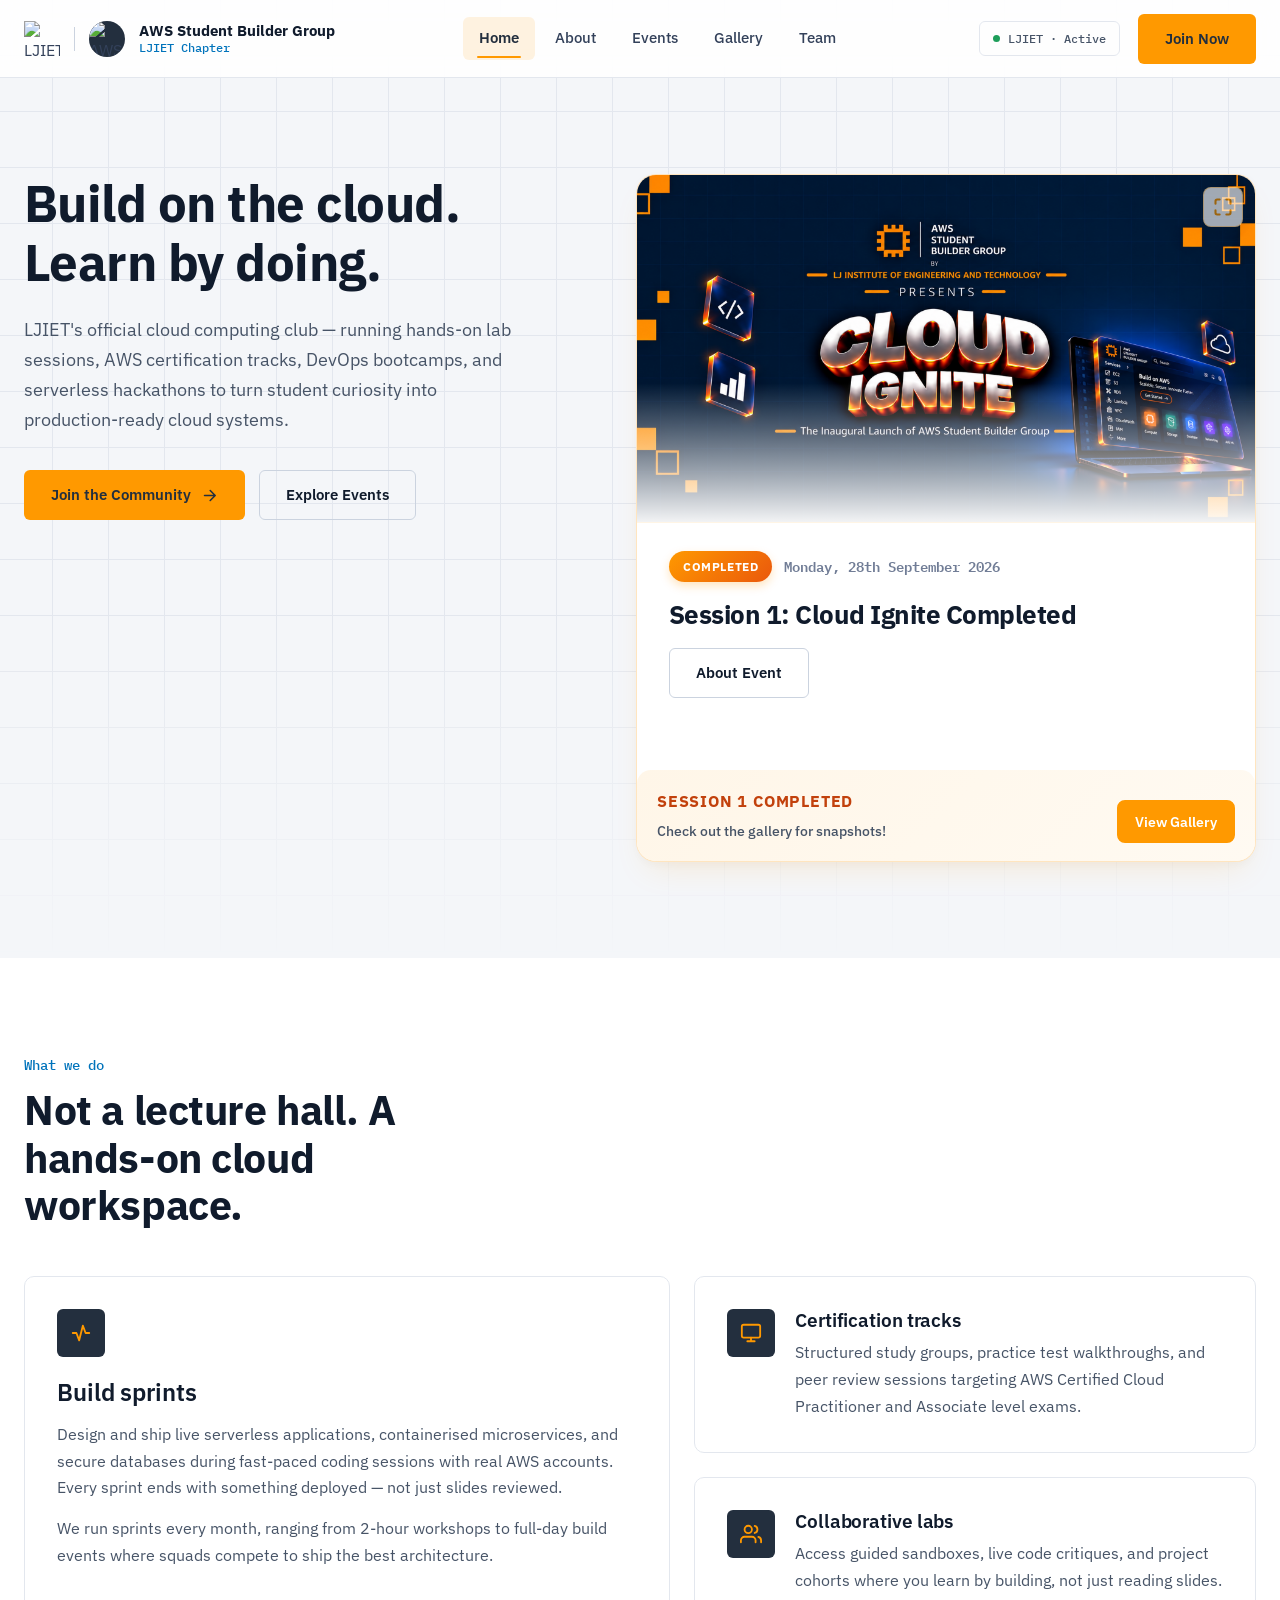
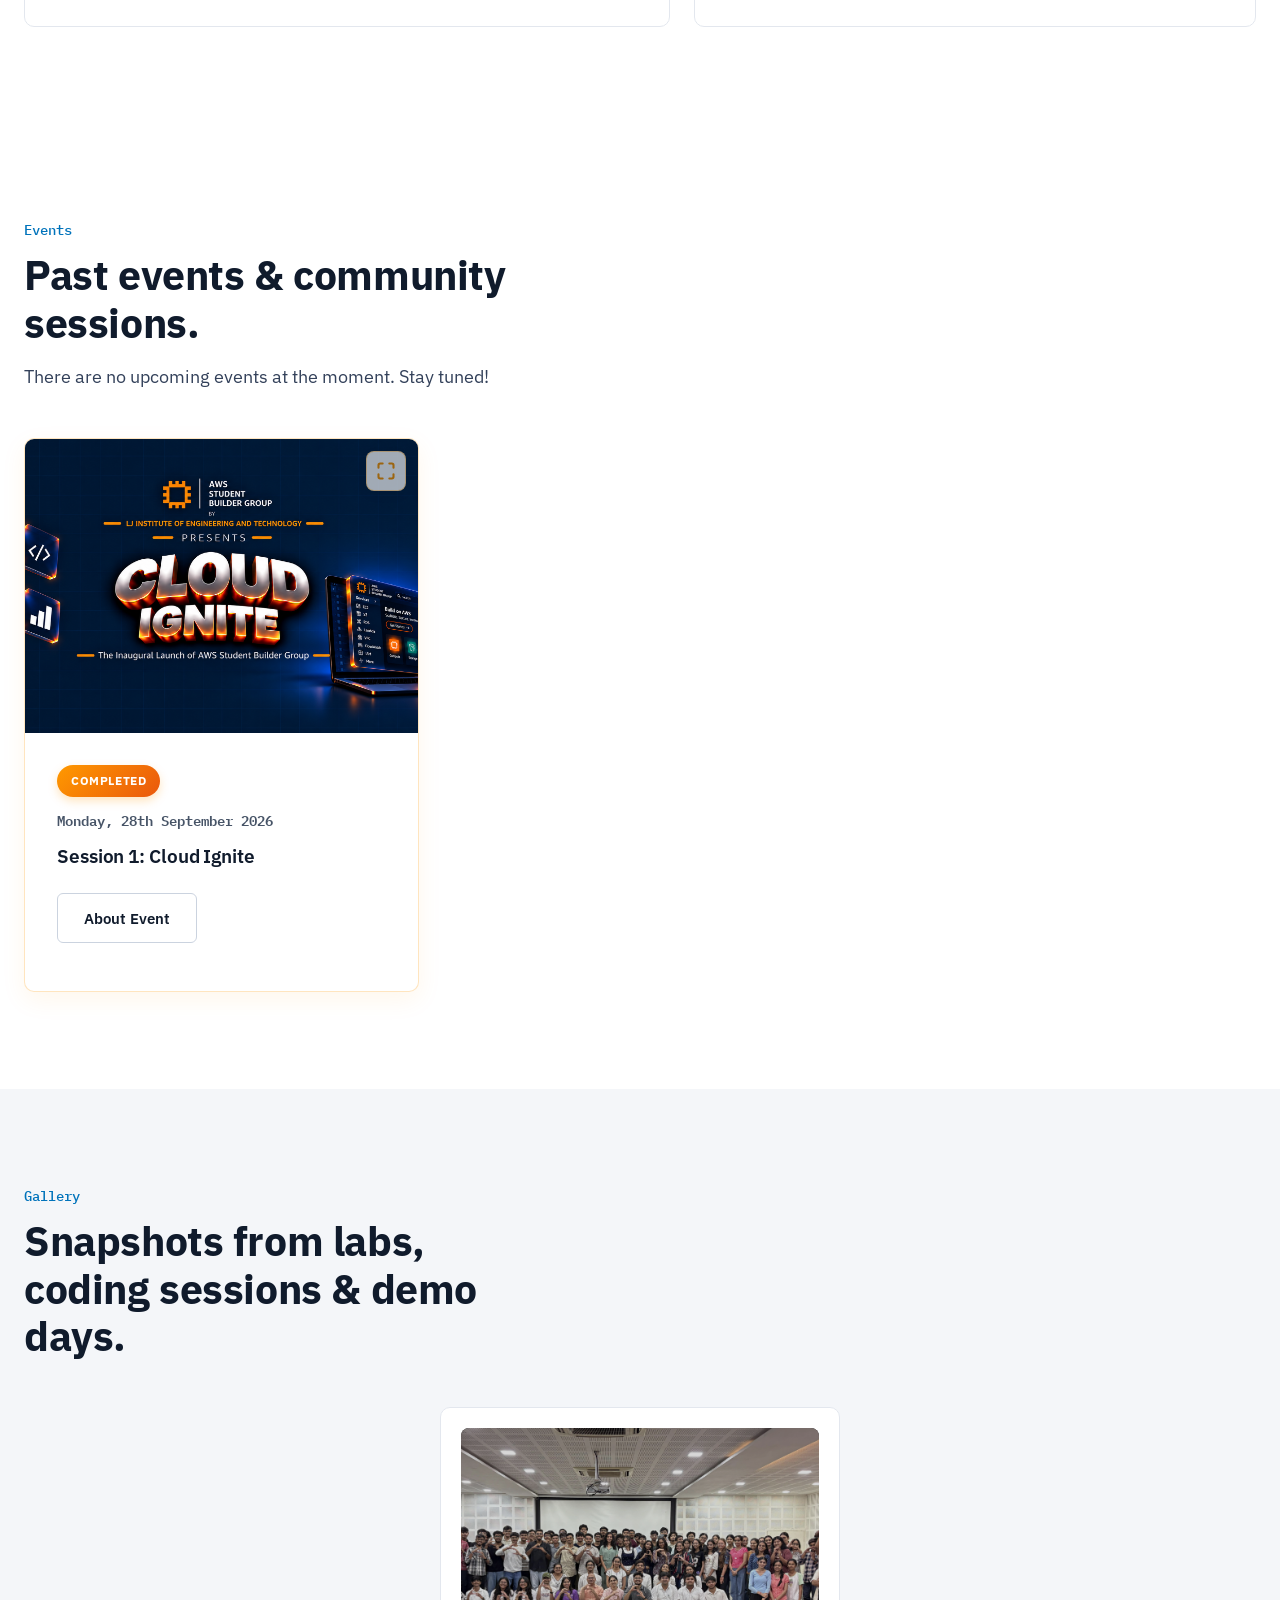
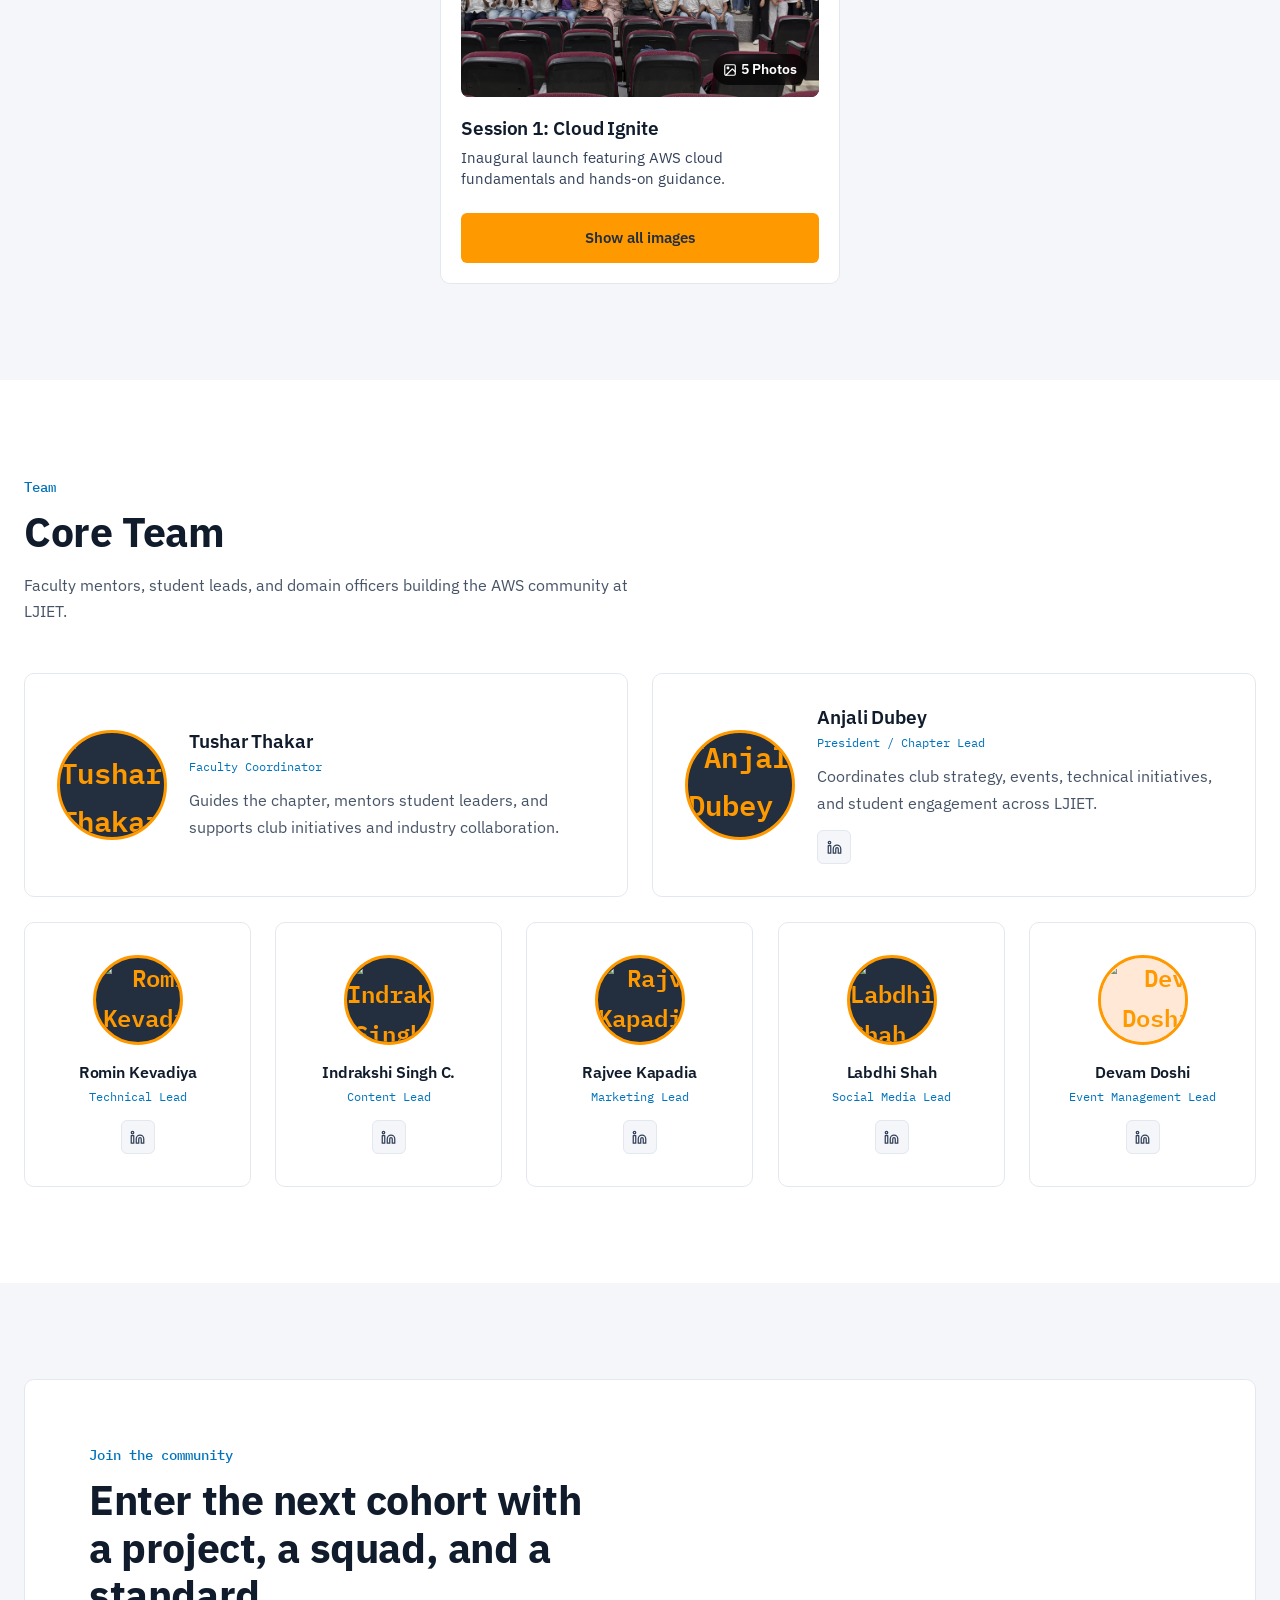
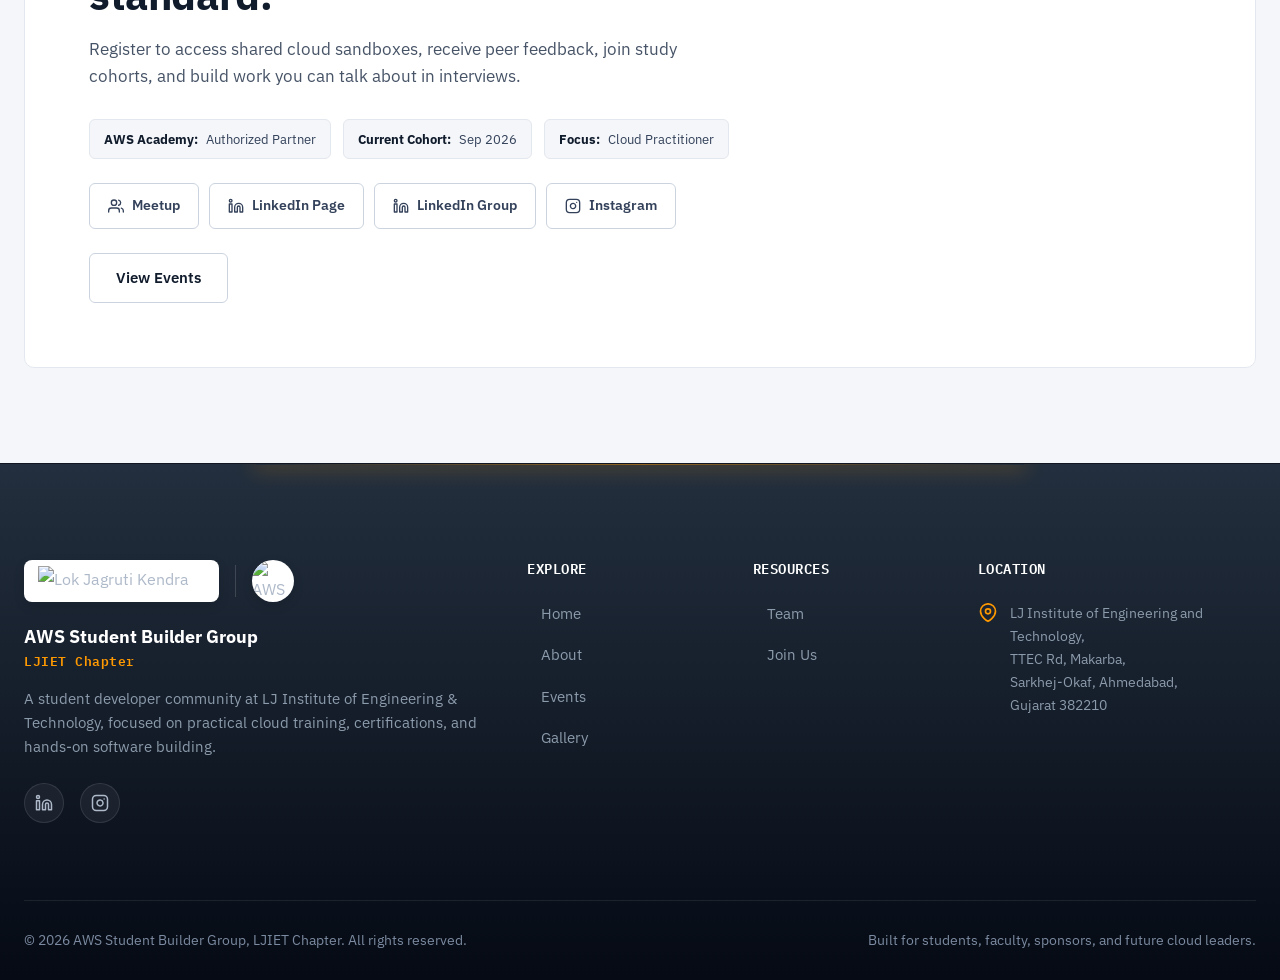
==== commit 7b2b1217: "Update event cards to use expandable About Event buttons and fix gallery cover" ====
--- a/index.html
+++ b/index.html
@@ -184,9 +184,9 @@
         <a href="#home">Home</a>
         <a href="#about">About</a>
         <a href="#events">Events</a>
+        <a href="#gallery">Gallery</a>
         <a href="#team">Team</a>
-        <a href="#gallery">Gallery</a>
-        <!-- <a href="#contact">Contact</a> -->
+        <!-- <a href="contact.html">Contact</a> -->
       </div>
 
       <div class="nav-cta">
@@ -230,10 +230,10 @@
           </div>
 
           <div class="hero-event-card">
-            <div class="hec-img-wrapper" id="heroImgWrapper" title="Click to view full poster &amp; scan to register">
-              <img class="img-event" src="images/Event.jpeg" alt="Cloud Ignite - AWS SBG Inauguration Event" width="480" height="360"
-                loading="eager" fetchpriority="high" decoding="async">
-              <button class="maximize-btn" aria-label="View poster full screen">
+            <div class="hec-img-wrapper" id="heroImgWrapper" title="Click to view full image">
+              <img class="img-event" src="images/event1/cover.png" alt="Cloud Ignite - AWS SBG Inauguration Event" width="480" height="360"
+                loading="eager" fetchpriority="high" decoding="async" style="object-fit: cover;">
+              <button class="maximize-btn" aria-label="View full screen">
                 <svg viewBox="0 0 24 24" fill="none" stroke="currentColor" stroke-width="2.5" stroke-linecap="round" stroke-linejoin="round">
                   <path d="M8 3H5a2 2 0 0 0-2 2v3m18 0V5a2 2 0 0 0-2-2h-3m0 18h3a2 2 0 0 0 2-2v-3M3 16v3a2 2 0 0 0 2 2h3"/>
                 </svg>
@@ -241,97 +241,103 @@
             </div>
             <div class="hec-body">
               <div class="hec-top">
-                <span class="tag premium-tag">Inaugural Launch</span>
+                <span class="tag premium-tag">Completed</span>
                 <span class="hec-date">Monday, 28th September 2026</span>
               </div>
-              <h3>Cloud Ignite: The Inaugural Launch</h3>
-              <p>AWS Student Builder Group by LJ Institute of Engineering and Technology presents Cloud Ignite &mdash; the official inaugural launch featuring AWS cloud fundamentals and hands-on guidance.</p>
+              <h3>Session 1: Cloud Ignite Completed</h3>
               
-              <!-- Event Detail Badges (matching Event.jpeg poster) -->
-              <div class="event-poster-badges">
-                <div class="ep-badge">
-                  <div class="ep-icon">
-                    <svg viewBox="0 0 24 24" fill="none" stroke="currentColor" stroke-width="2" stroke-linecap="round"
-                      stroke-linejoin="round">
-                      <rect x="3" y="4" width="18" height="18" rx="2" ry="2" />
-                      <line x1="16" y1="2" x2="16" y2="6" />
-                      <line x1="8" y1="2" x2="8" y2="6" />
-                      <line x1="3" y1="10" x2="21" y2="10" />
-                    </svg>
+              <details class="about-event-details" style="margin-top: 16px;">
+                <summary class="btn btn-outline" style="cursor: pointer; display: inline-flex; list-style: none; margin-bottom: 16px;">About Event</summary>
+                <div class="event-info-content">
+                  <p>AWS Student Builder Group by LJ Institute of Engineering and Technology successfully hosted Session 1: Cloud Ignite &mdash; our official inaugural launch featuring AWS cloud fundamentals and hands-on guidance. Thank you to everyone who joined!</p>
+                  
+                  <!-- Event Detail Badges (matching Event.jpeg poster) -->
+                  <div class="event-poster-badges">
+                    <div class="ep-badge">
+                      <div class="ep-icon">
+                        <svg viewBox="0 0 24 24" fill="none" stroke="currentColor" stroke-width="2" stroke-linecap="round"
+                          stroke-linejoin="round">
+                          <rect x="3" y="4" width="18" height="18" rx="2" ry="2" />
+                          <line x1="16" y1="2" x2="16" y2="6" />
+                          <line x1="8" y1="2" x2="8" y2="6" />
+                          <line x1="3" y1="10" x2="21" y2="10" />
+                        </svg>
+                      </div>
+                      <div class="ep-text">
+                        <span class="ep-label">MONDAY</span>
+                        <strong class="ep-val">28TH</strong>
+                        <span class="ep-sub">SEPTEMBER 2026</span>
+                      </div>
+                    </div>
+
+                    <div class="ep-badge">
+                      <div class="ep-icon">
+                        <svg viewBox="0 0 24 24" fill="none" stroke="currentColor" stroke-width="2" stroke-linecap="round"
+                          stroke-linejoin="round">
+                          <circle cx="12" cy="12" r="10" />
+                          <polyline points="12 6 12 12 16 14" />
+                        </svg>
+                      </div>
+                      <div class="ep-text">
+                        <span class="ep-label">TIME</span>
+                        <strong class="ep-val">2:30 PM &ndash; 4:30 PM</strong>
+                      </div>
+                    </div>
+
+                    <div class="ep-badge">
+                      <div class="ep-icon">
+                        <svg viewBox="0 0 24 24" fill="none" stroke="currentColor" stroke-width="2" stroke-linecap="round"
+                          stroke-linejoin="round">
+                          <path d="M21 10c0 7-9 12-9 12S3 17 3 10a9 9 0 1 1 18 0Z" />
+                          <circle cx="12" cy="10" r="3" />
+                        </svg>
+                      </div>
+                      <div class="ep-text">
+                        <span class="ep-label">VENUE</span>
+                        <strong class="ep-val">LJ University &ndash;</strong>
+                        <span class="ep-sub venue-sub">Architecture Auditorium</span>
+                      </div>
+                    </div>
                   </div>
-                  <div class="ep-text">
-                    <span class="ep-label">MONDAY</span>
-                    <strong class="ep-val">28TH</strong>
-                    <span class="ep-sub">SEPTEMBER 2026</span>
+
+                  <!-- Speakers: 3 Simple Boxes -->
+                  <div class="speakers-section">
+                    <div class="speakers-title">Speakers</div>
+                    <div class="speakers-grid">
+                      <a class="speaker-box" href="https://www.linkedin.com/in/nilesh-vaghela/?skipRedirect=true" target="_blank" rel="noopener noreferrer" title="Nilesh Vaghela on LinkedIn">
+                        <span class="speaker-name">Nilesh Vaghela</span>
+                        <svg class="speaker-linkedin" viewBox="0 0 24 24" fill="currentColor" aria-hidden="true">
+                          <path d="M19 0h-14c-2.761 0-5 2.239-5 5v14c0 2.761 2.239 5 5 5h14c2.762 0 5-2.239 5-5v-14c0-2.761-2.238-5-5-5zm-11 19h-3v-11h3v11zm-1.5-12.268c-.966 0-1.75-.79-1.75-1.764s.784-1.764 1.75-1.764 1.75.79 1.75 1.764-.783 1.764-1.75 1.764zm13.5 12.268h-3v-5.604c0-3.368-4-3.113-4 0v5.604h-3v-11h3v1.765c1.396-2.586 7-2.777 7 2.476v6.759z"/>
+                        </svg>
+                      </a>
+
+                      <a class="speaker-box" href="https://www.linkedin.com/in/dimple-vaghela-ba45447b/" target="_blank" rel="noopener noreferrer" title="Dimple Vaghela on LinkedIn">
+                        <span class="speaker-name">Dimple Vaghela</span>
+                        <svg class="speaker-linkedin" viewBox="0 0 24 24" fill="currentColor" aria-hidden="true">
+                          <path d="M19 0h-14c-2.761 0-5 2.239-5 5v14c0 2.761 2.239 5 5 5h14c2.762 0 5-2.239 5-5v-14c0-2.761-2.238-5-5-5zm-11 19h-3v-11h3v11zm-1.5-12.268c-.966 0-1.75-.79-1.75-1.764s.784-1.764 1.75-1.764 1.75.79 1.75 1.764-.783 1.764-1.75 1.764zm13.5 12.268h-3v-5.604c0-3.368-4-3.113-4 0v5.604h-3v-11h3v1.765c1.396-2.586 7-2.777 7 2.476v6.759z"/>
+                        </svg>
+                      </a>
+
+                      <a class="speaker-box" href="https://www.linkedin.com/in/manthan340/" target="_blank" rel="noopener noreferrer" title="Manthan Tripathi on LinkedIn">
+                        <span class="speaker-name">Manthan Tripathi</span>
+                        <svg class="speaker-linkedin" viewBox="0 0 24 24" fill="currentColor" aria-hidden="true">
+                          <path d="M19 0h-14c-2.761 0-5 2.239-5 5v14c0 2.761 2.239 5 5 5h14c2.762 0 5-2.239 5-5v-14c0-2.761-2.238-5-5-5zm-11 19h-3v-11h3v11zm-1.5-12.268c-.966 0-1.75-.79-1.75-1.764s.784-1.764 1.75-1.764 1.75.79 1.75 1.764-.783 1.764-1.75 1.764zm13.5 12.268h-3v-5.604c0-3.368-4-3.113-4 0v5.604h-3v-11h3v1.765c1.396-2.586 7-2.777 7 2.476v6.759z"/>
+                        </svg>
+                      </a>
+                    </div>
                   </div>
                 </div>
-
-                <div class="ep-badge">
-                  <div class="ep-icon">
-                    <svg viewBox="0 0 24 24" fill="none" stroke="currentColor" stroke-width="2" stroke-linecap="round"
-                      stroke-linejoin="round">
-                      <circle cx="12" cy="12" r="10" />
-                      <polyline points="12 6 12 12 16 14" />
-                    </svg>
-                  </div>
-                  <div class="ep-text">
-                    <span class="ep-label">TIME</span>
-                    <strong class="ep-val">2:30 PM &ndash; 4:30 PM</strong>
-                  </div>
-                </div>
-
-                <div class="ep-badge">
-                  <div class="ep-icon">
-                    <svg viewBox="0 0 24 24" fill="none" stroke="currentColor" stroke-width="2" stroke-linecap="round"
-                      stroke-linejoin="round">
-                      <path d="M21 10c0 7-9 12-9 12S3 17 3 10a9 9 0 1 1 18 0Z" />
-                      <circle cx="12" cy="10" r="3" />
-                    </svg>
-                  </div>
-                  <div class="ep-text">
-                    <span class="ep-label">VENUE</span>
-                    <strong class="ep-val">LJ University &ndash;</strong>
-                    <span class="ep-sub venue-sub">Architecture Auditorium</span>
-                  </div>
-                </div>
-              </div>
-
-              <!-- Speakers: 3 Simple Boxes -->
-              <div class="speakers-section">
-                <div class="speakers-title">Speakers</div>
-                <div class="speakers-grid">
-                  <a class="speaker-box" href="https://www.linkedin.com/in/nilesh-vaghela/?skipRedirect=true" target="_blank" rel="noopener noreferrer" title="Nilesh Vaghela on LinkedIn">
-                    <span class="speaker-name">Nilesh Vaghela</span>
-                    <svg class="speaker-linkedin" viewBox="0 0 24 24" fill="currentColor" aria-hidden="true">
-                      <path d="M19 0h-14c-2.761 0-5 2.239-5 5v14c0 2.761 2.239 5 5 5h14c2.762 0 5-2.239 5-5v-14c0-2.761-2.238-5-5-5zm-11 19h-3v-11h3v11zm-1.5-12.268c-.966 0-1.75-.79-1.75-1.764s.784-1.764 1.75-1.764 1.75.79 1.75 1.764-.783 1.764-1.75 1.764zm13.5 12.268h-3v-5.604c0-3.368-4-3.113-4 0v5.604h-3v-11h3v1.765c1.396-2.586 7-2.777 7 2.476v6.759z"/>
-                    </svg>
-                  </a>
-
-                  <a class="speaker-box" href="https://www.linkedin.com/in/dimple-vaghela-ba45447b/" target="_blank" rel="noopener noreferrer" title="Dimple Vaghela on LinkedIn">
-                    <span class="speaker-name">Dimple Vaghela</span>
-                    <svg class="speaker-linkedin" viewBox="0 0 24 24" fill="currentColor" aria-hidden="true">
-                      <path d="M19 0h-14c-2.761 0-5 2.239-5 5v14c0 2.761 2.239 5 5 5h14c2.762 0 5-2.239 5-5v-14c0-2.761-2.238-5-5-5zm-11 19h-3v-11h3v11zm-1.5-12.268c-.966 0-1.75-.79-1.75-1.764s.784-1.764 1.75-1.764 1.75.79 1.75 1.764-.783 1.764-1.75 1.764zm13.5 12.268h-3v-5.604c0-3.368-4-3.113-4 0v5.604h-3v-11h3v1.765c1.396-2.586 7-2.777 7 2.476v6.759z"/>
-                    </svg>
-                  </a>
-
-                  <a class="speaker-box" href="https://www.linkedin.com/in/manthan340/" target="_blank" rel="noopener noreferrer" title="Manthan Tripathi on LinkedIn">
-                    <span class="speaker-name">Manthan Tripathi</span>
-                    <svg class="speaker-linkedin" viewBox="0 0 24 24" fill="currentColor" aria-hidden="true">
-                      <path d="M19 0h-14c-2.761 0-5 2.239-5 5v14c0 2.761 2.239 5 5 5h14c2.762 0 5-2.239 5-5v-14c0-2.761-2.238-5-5-5zm-11 19h-3v-11h3v11zm-1.5-12.268c-.966 0-1.75-.79-1.75-1.764s.784-1.764 1.75-1.764 1.75.79 1.75 1.764-.783 1.764-1.75 1.764zm13.5 12.268h-3v-5.604c0-3.368-4-3.113-4 0v5.604h-3v-11h3v1.765c1.396-2.586 7-2.777 7 2.476v6.759z"/>
-                    </svg>
-                  </a>
-                </div>
-              </div>
-
-              <div class="hec-invite" id="heroInviteBox" title="Click to open poster &amp; scan to register">
+              </details>
+            </div>
+
+              <div class="hec-invite" id="heroInviteBox" style="background-color: var(--card-bg); border: 1px solid var(--border-color);">
                 <div class="hec-invite-text">
-                  <strong>YOU'RE INVITED!</strong>
-                  <span>Scan to register or join on Meetup</span>
+                  <strong>SESSION 1 COMPLETED</strong>
+                  <span>Check out the gallery for snapshots!</span>
                 </div>
                 <div class="hec-invite-actions" style="margin-top: 12px;">
-                  <a class="meetup-btn" href="https://www.meetup.com/aws-sbg-at-lj-institute-of-engineering-and-technology/events/316692862/" target="_blank" rel="noopener noreferrer" style="display: inline-flex; align-items: center; gap: 8px; background: #FF9900; color: white; padding: 8px 16px; border-radius: 8px; font-weight: 600; text-decoration: none; font-size: 0.9rem; transition: transform 0.2s; white-space: nowrap;" onmouseover="this.style.transform='scale(1.05)'" onmouseout="this.style.transform='scale(1)'">
-                    <svg viewBox="0 0 24 24" fill="none" stroke="currentColor" stroke-width="2" stroke-linecap="round" stroke-linejoin="round" style="width: 18px; height: 18px;"><path d="M17 21v-2a4 4 0 0 0-4-4H5a4 4 0 0 0-4 4v2" /><circle cx="9" cy="7" r="4" /><path d="M23 21v-2a4 4 0 0 0-3-3.87M16 3.13a4 4 0 0 1 0 7.75" /></svg>
-                    RSVP on Meetup
+                  <a class="meetup-btn" href="#gallery" style="display: inline-flex; align-items: center; gap: 8px; background: var(--aws-orange, #FF9900); color: white; padding: 8px 16px; border-radius: 8px; font-weight: 600; text-decoration: none; font-size: 0.9rem; transition: transform 0.2s; white-space: nowrap;" onmouseover="this.style.transform='scale(1.05)'" onmouseout="this.style.transform='scale(1)'">
+                    View Gallery
                   </a>
                 </div>
               </div>
@@ -404,14 +410,15 @@
       <div class="container">
         <div class="sec-hdr">
           <span class="kicker">Events</span>
-          <h2>Upcoming events &amp; community sessions.</h2>
+          <h2>Past events &amp; community sessions.</h2>
+          <p style="margin-top: 1rem; color: var(--text-muted); font-size: 1.1rem;">There are no upcoming events at the moment. Stay tuned!</p>
         </div>
         <div class="events-grid">
           <article class="card event-card premium-event-card">
-            <div class="event-img" onclick="document.getElementById('heroImgWrapper').click()" style="cursor: pointer;" title="Click to view full poster">
-              <img class="img-event" src="images/Event.jpeg" alt="AWS Student Builder Group Cloud Ignite Inauguration" width="400"
-                height="300" loading="lazy">
-              <button class="maximize-btn" aria-label="View poster full screen">
+            <div class="event-img" onclick="document.getElementById('heroImgWrapper').click()" style="cursor: pointer;" title="Click to view full image">
+              <img class="img-event" src="images/event1/cover.png" alt="AWS Student Builder Group Cloud Ignite Inauguration" width="400"
+                height="300" loading="lazy" style="object-fit: cover;">
+              <button class="maximize-btn" aria-label="View full screen">
                 <svg viewBox="0 0 24 24" fill="none" stroke="currentColor" stroke-width="2.5" stroke-linecap="round" stroke-linejoin="round">
                   <path d="M8 3H5a2 2 0 0 0-2 2v3m18 0V5a2 2 0 0 0-2-2h-3m0 18h3a2 2 0 0 0 2-2v-3M3 16v3a2 2 0 0 0 2 2h3"/>
                 </svg>
@@ -419,63 +426,68 @@
             </div>
             <div class="event-body">
               <div class="event-meta-row">
-                <span class="tag premium-tag">Inaugural Launch</span>
+                <span class="tag premium-tag">Completed</span>
                 <span class="hec-date">Monday, 28th September 2026</span>
               </div>
-              <h3>Cloud Ignite: The Inaugural Launch of AWS SBG</h3>
-              <p>AWS Student Builder Group by LJ Institute of Engineering and Technology presents Cloud Ignite. Join us for live AWS cloud fundamentals and hands-on guidance.</p>
+              <h3>Session 1: Cloud Ignite</h3>
               
-              <!-- Speakers: 3 Simple Boxes -->
-              <div class="speakers-section">
-                <div class="speakers-title">Speakers</div>
-                <div class="speakers-grid">
-                  <a class="speaker-box" href="https://www.linkedin.com/in/nilesh-vaghela/?skipRedirect=true" target="_blank" rel="noopener noreferrer" title="Nilesh Vaghela on LinkedIn">
-                    <span class="speaker-name">Nilesh Vaghela</span>
-                    <svg class="speaker-linkedin" viewBox="0 0 24 24" fill="currentColor" aria-hidden="true">
-                      <path d="M19 0h-14c-2.761 0-5 2.239-5 5v14c0 2.761 2.239 5 5 5h14c2.762 0 5-2.239 5-5v-14c0-2.761-2.238-5-5-5zm-11 19h-3v-11h3v11zm-1.5-12.268c-.966 0-1.75-.79-1.75-1.764s.784-1.764 1.75-1.764 1.75.79 1.75 1.764-.783 1.764-1.75 1.764zm13.5 12.268h-3v-5.604c0-3.368-4-3.113-4 0v5.604h-3v-11h3v1.765c1.396-2.586 7-2.777 7 2.476v6.759z"/>
-                    </svg>
-                  </a>
-
-                  <a class="speaker-box" href="https://www.linkedin.com/in/dimple-vaghela-ba45447b/" target="_blank" rel="noopener noreferrer" title="Dimple Vaghela on LinkedIn">
-                    <span class="speaker-name">Dimple Vaghela</span>
-                    <svg class="speaker-linkedin" viewBox="0 0 24 24" fill="currentColor" aria-hidden="true">
-                      <path d="M19 0h-14c-2.761 0-5 2.239-5 5v14c0 2.761 2.239 5 5 5h14c2.762 0 5-2.239 5-5v-14c0-2.761-2.238-5-5-5zm-11 19h-3v-11h3v11zm-1.5-12.268c-.966 0-1.75-.79-1.75-1.764s.784-1.764 1.75-1.764 1.75.79 1.75 1.764-.783 1.764-1.75 1.764zm13.5 12.268h-3v-5.604c0-3.368-4-3.113-4 0v5.604h-3v-11h3v1.765c1.396-2.586 7-2.777 7 2.476v6.759z"/>
-                    </svg>
-                  </a>
-
-                  <a class="speaker-box" href="https://www.linkedin.com/in/manthan340/" target="_blank" rel="noopener noreferrer" title="Manthan Tripathi on LinkedIn">
-                    <span class="speaker-name">Manthan Tripathi</span>
-                    <svg class="speaker-linkedin" viewBox="0 0 24 24" fill="currentColor" aria-hidden="true">
-                      <path d="M19 0h-14c-2.761 0-5 2.239-5 5v14c0 2.761 2.239 5 5 5h14c2.762 0 5-2.239 5-5v-14c0-2.761-2.238-5-5-5zm-11 19h-3v-11h3v11zm-1.5-12.268c-.966 0-1.75-.79-1.75-1.764s.784-1.764 1.75-1.764 1.75.79 1.75 1.764-.783 1.764-1.75 1.764zm13.5 12.268h-3v-5.604c0-3.368-4-3.113-4 0v5.604h-3v-11h3v1.765c1.396-2.586 7-2.777 7 2.476v6.759z"/>
-                    </svg>
-                  </a>
+              <details class="about-event-details" style="margin-top: 16px;">
+                <summary class="btn btn-outline" style="cursor: pointer; display: inline-flex; list-style: none; margin-bottom: 16px;">About Event</summary>
+                <div class="event-info-content">
+                  <p>AWS Student Builder Group successfully concluded Session 1: Cloud Ignite. Thank you to everyone who joined us for live AWS cloud fundamentals and hands-on guidance.</p>
+                  
+                  <!-- Speakers: 3 Simple Boxes -->
+                  <div class="speakers-section">
+                    <div class="speakers-title">Speakers</div>
+                    <div class="speakers-grid">
+                      <a class="speaker-box" href="https://www.linkedin.com/in/nilesh-vaghela/?skipRedirect=true" target="_blank" rel="noopener noreferrer" title="Nilesh Vaghela on LinkedIn">
+                        <span class="speaker-name">Nilesh Vaghela</span>
+                        <svg class="speaker-linkedin" viewBox="0 0 24 24" fill="currentColor" aria-hidden="true">
+                          <path d="M19 0h-14c-2.761 0-5 2.239-5 5v14c0 2.761 2.239 5 5 5h14c2.762 0 5-2.239 5-5v-14c0-2.761-2.238-5-5-5zm-11 19h-3v-11h3v11zm-1.5-12.268c-.966 0-1.75-.79-1.75-1.764s.784-1.764 1.75-1.764 1.75.79 1.75 1.764-.783 1.764-1.75 1.764zm13.5 12.268h-3v-5.604c0-3.368-4-3.113-4 0v5.604h-3v-11h3v1.765c1.396-2.586 7-2.777 7 2.476v6.759z"/>
+                        </svg>
+                      </a>
+
+                      <a class="speaker-box" href="https://www.linkedin.com/in/dimple-vaghela-ba45447b/" target="_blank" rel="noopener noreferrer" title="Dimple Vaghela on LinkedIn">
+                        <span class="speaker-name">Dimple Vaghela</span>
+                        <svg class="speaker-linkedin" viewBox="0 0 24 24" fill="currentColor" aria-hidden="true">
+                          <path d="M19 0h-14c-2.761 0-5 2.239-5 5v14c0 2.761 2.239 5 5 5h14c2.762 0 5-2.239 5-5v-14c0-2.761-2.238-5-5-5zm-11 19h-3v-11h3v11zm-1.5-12.268c-.966 0-1.75-.79-1.75-1.764s.784-1.764 1.75-1.764 1.75.79 1.75 1.764-.783 1.764-1.75 1.764zm13.5 12.268h-3v-5.604c0-3.368-4-3.113-4 0v5.604h-3v-11h3v1.765c1.396-2.586 7-2.777 7 2.476v6.759z"/>
+                        </svg>
+                      </a>
+
+                      <a class="speaker-box" href="https://www.linkedin.com/in/manthan340/" target="_blank" rel="noopener noreferrer" title="Manthan Tripathi on LinkedIn">
+                        <span class="speaker-name">Manthan Tripathi</span>
+                        <svg class="speaker-linkedin" viewBox="0 0 24 24" fill="currentColor" aria-hidden="true">
+                          <path d="M19 0h-14c-2.761 0-5 2.239-5 5v14c0 2.761 2.239 5 5 5h14c2.762 0 5-2.239 5-5v-14c0-2.761-2.238-5-5-5zm-11 19h-3v-11h3v11zm-1.5-12.268c-.966 0-1.75-.79-1.75-1.764s.784-1.764 1.75-1.764 1.75.79 1.75 1.764-.783 1.764-1.75 1.764zm13.5 12.268h-3v-5.604c0-3.368-4-3.113-4 0v5.604h-3v-11h3v1.765c1.396-2.586 7-2.777 7 2.476v6.759z"/>
+                        </svg>
+                      </a>
+                    </div>
+                  </div>
+                  <div style="margin: 16px 0;">
+                    <a href="#gallery" style="display: inline-flex; align-items: center; gap: 8px; background: var(--aws-orange, #FF9900); color: white; padding: 8px 16px; border-radius: 8px; font-weight: 600; text-decoration: none; font-size: 0.9rem; transition: transform 0.2s; white-space: nowrap;" onmouseover="this.style.transform='scale(1.05)'" onmouseout="this.style.transform='scale(1)'">
+                      View Gallery
+                    </a>
+                  </div>
+                  <div class="event-footer">
+                    <span><svg viewBox="0 0 24 24" fill="none" stroke="currentColor" stroke-width="2" stroke-linecap="round"
+                        stroke-linejoin="round">
+                        <rect x="3" y="4" width="18" height="18" rx="2" ry="2" />
+                        <line x1="16" y1="2" x2="16" y2="6" />
+                        <line x1="8" y1="2" x2="8" y2="6" />
+                        <line x1="3" y1="10" x2="21" y2="10" />
+                      </svg>Monday, 28th Sep 2026</span>
+                    <span><svg viewBox="0 0 24 24" fill="none" stroke="currentColor" stroke-width="2" stroke-linecap="round"
+                        stroke-linejoin="round">
+                        <circle cx="12" cy="12" r="10" />
+                        <polyline points="12 6 12 12 16 14" />
+                      </svg>2:30 PM &ndash; 4:30 PM</span>
+                    <span><svg viewBox="0 0 24 24" fill="none" stroke="currentColor" stroke-width="2" stroke-linecap="round"
+                        stroke-linejoin="round">
+                        <path d="M21 10c0 7-9 12-9 12S3 17 3 10a9 9 0 1 1 18 0Z" />
+                        <circle cx="12" cy="10" r="3" />
+                      </svg>LJ University &ndash; Architecture Auditorium</span>
+                  </div>
                 </div>
-              </div>
-              <div style="margin: 16px 0;">
-                <a href="https://www.meetup.com/aws-sbg-at-lj-institute-of-engineering-and-technology/events/316692862/" target="_blank" rel="noopener noreferrer" style="display: inline-flex; align-items: center; gap: 8px; background: #FF9900; color: white; padding: 8px 16px; border-radius: 8px; font-weight: 600; text-decoration: none; font-size: 0.9rem; transition: transform 0.2s; white-space: nowrap;" onmouseover="this.style.transform='scale(1.05)'" onmouseout="this.style.transform='scale(1)'">
-                  <svg viewBox="0 0 24 24" fill="none" stroke="currentColor" stroke-width="2" stroke-linecap="round" stroke-linejoin="round" style="width: 18px; height: 18px;"><path d="M17 21v-2a4 4 0 0 0-4-4H5a4 4 0 0 0-4 4v2" /><circle cx="9" cy="7" r="4" /><path d="M23 21v-2a4 4 0 0 0-3-3.87M16 3.13a4 4 0 0 1 0 7.75" /></svg>
-                  RSVP on Meetup
-                </a>
-              </div>
-              <div class="event-footer">
-                <span><svg viewBox="0 0 24 24" fill="none" stroke="currentColor" stroke-width="2" stroke-linecap="round"
-                    stroke-linejoin="round">
-                    <rect x="3" y="4" width="18" height="18" rx="2" ry="2" />
-                    <line x1="16" y1="2" x2="16" y2="6" />
-                    <line x1="8" y1="2" x2="8" y2="6" />
-                    <line x1="3" y1="10" x2="21" y2="10" />
-                  </svg>Monday, 28th Sep 2026</span>
-                <span><svg viewBox="0 0 24 24" fill="none" stroke="currentColor" stroke-width="2" stroke-linecap="round"
-                    stroke-linejoin="round">
-                    <circle cx="12" cy="12" r="10" />
-                    <polyline points="12 6 12 12 16 14" />
-                  </svg>2:30 PM &ndash; 4:30 PM</span>
-                <span><svg viewBox="0 0 24 24" fill="none" stroke="currentColor" stroke-width="2" stroke-linecap="round"
-                    stroke-linejoin="round">
-                    <path d="M21 10c0 7-9 12-9 12S3 17 3 10a9 9 0 1 1 18 0Z" />
-                    <circle cx="12" cy="10" r="3" />
-                  </svg>LJ University &ndash; Architecture Auditorium</span>
-              </div>
+              </details>
             </div>
           </article>
 
@@ -483,8 +495,81 @@
       </div>
     </section>
 
+    <!-- ── GALLERY ────────────────────────────────────────────── -->
+    <section class="section section-alt" id="gallery">
+      <div class="container">
+        <div class="sec-hdr">
+          <span class="kicker">Gallery</span>
+          <h2>Snapshots from labs, coding sessions &amp; demo days.</h2>
+        </div>
+        <div class="gallery-albums-container" style="display: flex; gap: 2rem; flex-wrap: wrap; justify-content: center;">
+          <!-- Album Card -->
+          <article class="card" id="event1-album-card" style="width: 100%; max-width: 400px; padding: 1.25rem; margin: 0 auto;">
+            <div style="position: relative; border-radius: 8px; overflow: hidden; aspect-ratio: 4/3; margin-bottom: 1.25rem; background: #000;">
+              <img src="images/event1/IMG_7735.jpg" alt="Session 1: Cloud Ignite Cover" loading="lazy" style="width: 100%; height: 100%; object-fit: cover; opacity: 0.85; transition: opacity 0.3s;" onmouseover="this.style.opacity='1'" onmouseout="this.style.opacity='0.85'">
+              <div style="position: absolute; bottom: 12px; right: 12px; background: rgba(0,0,0,0.7); color: #fff; padding: 4px 10px; border-radius: 20px; font-size: 0.85rem; font-weight: 600; backdrop-filter: blur(4px);">
+                <svg viewBox="0 0 24 24" fill="none" stroke="currentColor" stroke-width="2" stroke-linecap="round" stroke-linejoin="round" style="width: 14px; height: 14px; display: inline-block; vertical-align: middle; margin-right: 4px; margin-top: -2px;"><rect x="3" y="3" width="18" height="18" rx="2" ry="2"/><circle cx="8.5" cy="8.5" r="1.5"/><polyline points="21 15 16 10 5 21"/></svg>5 Photos
+              </div>
+            </div>
+            <h3 style="margin-bottom: 0.5rem; font-size: 1.2rem;">Session 1: Cloud Ignite</h3>
+            <p style="color: var(--text-muted); font-size: 0.95rem; margin-bottom: 1.5rem; line-height: 1.4;">Inaugural launch featuring AWS cloud fundamentals and hands-on guidance.</p>
+            <button class="btn btn-primary" style="width: 100%; justify-content: center;" onclick="document.getElementById('event1-album-card').style.display='none'; document.getElementById('event1-gallery-view').style.display='block';">
+              Show all images
+            </button>
+          </article>
+
+          <!-- The Expanded Grid (Hidden Initially) -->
+          <div id="event1-gallery-view" style="display: none; width: 100%;">
+            <div style="display: flex; align-items: center; justify-content: space-between; flex-wrap: wrap; gap: 1rem; margin-bottom: 1.5rem; border-bottom: 1px solid var(--border-color); padding-bottom: 1rem;">
+              <h3 style="margin: 0; font-size: 1.5rem;">Session 1: Cloud Ignite</h3>
+              <button class="btn btn-outline" style="padding: 8px 16px; font-size: 0.9rem;" onclick="document.getElementById('event1-gallery-view').style.display='none'; document.getElementById('event1-album-card').style.display='block';">
+                &larr; Back to Albums
+              </button>
+            </div>
+            <div class="gallery-grid">
+              <figure class="gallery-item">
+                <div class="g-img">
+                  <img src="images/event1/20260928_153516.jpg" alt="Session 1: Cloud Ignite" width="400" height="300" loading="lazy" style="object-fit: cover; width: 100%; height: 100%;">
+                  <button class="maximize-btn" aria-label="View photo full screen"><svg viewBox="0 0 24 24" fill="none" stroke="currentColor" stroke-width="2.5" stroke-linecap="round" stroke-linejoin="round"><path d="M8 3H5a2 2 0 0 0-2 2v3m18 0V5a2 2 0 0 0-2-2h-3m0 18h3a2 2 0 0 0 2-2v-3M3 16v3a2 2 0 0 0 2 2h3"/></svg></button>
+                </div>
+                <figcaption class="gallery-caption">Session 1: Cloud Ignite</figcaption>
+              </figure>
+              <figure class="gallery-item">
+                <div class="g-img">
+                  <img src="images/event1/20260928_160924.jpg" alt="Session 1: Cloud Ignite" width="400" height="300" loading="lazy" style="object-fit: cover; width: 100%; height: 100%;">
+                  <button class="maximize-btn" aria-label="View photo full screen"><svg viewBox="0 0 24 24" fill="none" stroke="currentColor" stroke-width="2.5" stroke-linecap="round" stroke-linejoin="round"><path d="M8 3H5a2 2 0 0 0-2 2v3m18 0V5a2 2 0 0 0-2-2h-3m0 18h3a2 2 0 0 0 2-2v-3M3 16v3a2 2 0 0 0 2 2h3"/></svg></button>
+                </div>
+                <figcaption class="gallery-caption">Session 1: Cloud Ignite</figcaption>
+              </figure>
+              <figure class="gallery-item">
+                <div class="g-img">
+                  <img src="images/event1/IMG_0543.jpg" alt="Session 1: Cloud Ignite" width="400" height="300" loading="lazy" style="object-fit: cover; width: 100%; height: 100%;">
+                  <button class="maximize-btn" aria-label="View photo full screen"><svg viewBox="0 0 24 24" fill="none" stroke="currentColor" stroke-width="2.5" stroke-linecap="round" stroke-linejoin="round"><path d="M8 3H5a2 2 0 0 0-2 2v3m18 0V5a2 2 0 0 0-2-2h-3m0 18h3a2 2 0 0 0 2-2v-3M3 16v3a2 2 0 0 0 2 2h3"/></svg></button>
+                </div>
+                <figcaption class="gallery-caption">Session 1: Cloud Ignite</figcaption>
+              </figure>
+              <figure class="gallery-item">
+                <div class="g-img">
+                  <img src="images/event1/IMG_0975.jpg" alt="Session 1: Cloud Ignite" width="400" height="300" loading="lazy" style="object-fit: cover; width: 100%; height: 100%;">
+                  <button class="maximize-btn" aria-label="View photo full screen"><svg viewBox="0 0 24 24" fill="none" stroke="currentColor" stroke-width="2.5" stroke-linecap="round" stroke-linejoin="round"><path d="M8 3H5a2 2 0 0 0-2 2v3m18 0V5a2 2 0 0 0-2-2h-3m0 18h3a2 2 0 0 0 2-2v-3M3 16v3a2 2 0 0 0 2 2h3"/></svg></button>
+                </div>
+                <figcaption class="gallery-caption">Session 1: Cloud Ignite</figcaption>
+              </figure>
+              <figure class="gallery-item">
+                <div class="g-img">
+                  <img src="images/event1/IMG_7735.jpg" alt="Session 1: Cloud Ignite" width="400" height="300" loading="lazy" style="object-fit: cover; width: 100%; height: 100%;">
+                  <button class="maximize-btn" aria-label="View photo full screen"><svg viewBox="0 0 24 24" fill="none" stroke="currentColor" stroke-width="2.5" stroke-linecap="round" stroke-linejoin="round"><path d="M8 3H5a2 2 0 0 0-2 2v3m18 0V5a2 2 0 0 0-2-2h-3m0 18h3a2 2 0 0 0 2-2v-3M3 16v3a2 2 0 0 0 2 2h3"/></svg></button>
+                </div>
+                <figcaption class="gallery-caption">Session 1: Cloud Ignite</figcaption>
+              </figure>
+            </div>
+          </div>
+        </div>
+      </div>
+    </section>
+
     <!-- ── TEAM ───────────────────────────────────────────────── -->
-    <section class="section section-alt" id="team">
+    <section class="section" id="team">
       <div class="container">
         <div class="sec-hdr">
           <span class="kicker">Team</span>
@@ -602,29 +687,7 @@
       </div>
     </section>
 
-    <!-- ── GALLERY ────────────────────────────────────────────── -->
-    <section class="section" id="gallery">
-      <div class="container">
-        <div class="sec-hdr">
-          <span class="kicker">Gallery</span>
-          <h2>Snapshots from labs, coding sessions &amp; demo days.</h2>
-        </div>
-        <div class="gallery-grid">
-          <figure class="gallery-item">
-            <div class="g-img"><img src="images/coming-soon.jpeg" alt="Club Inauguration - Coming Soon" width="400"
-                height="300" loading="lazy"></div>
-            <figcaption class="gallery-caption">Club Inauguration</figcaption>
-          </figure>
-          <figure class="gallery-item">
-            <div class="g-img"><img src="images/coming-soon.jpeg" alt="Community Workshop - Coming Soon" width="400"
-                height="300" loading="lazy"></div>
-            <figcaption class="gallery-caption">Community Workshop</figcaption>
-          </figure>
-        </div>
-      </div>
-    </section>
-
-    <!-- ── JOIN ───────────────────────────────────────────────── -->
+    <!-- ── JOIN ─────────────────────────────────────────────── -->
     <section class="section section-alt" id="join">
       <div class="container">
         <div class="join-panel">
@@ -687,7 +750,7 @@
               </div>
 
               <div class="join-btns">
-                <!-- <a class="btn btn-primary" href="#contact">Become a Member</a> -->
+                <!-- <a class="btn btn-primary" href="contact.html">Contact Us</a> -->
                 <a class="btn btn-outline" href="#events">View Events</a>
               </div>
             </div>
@@ -736,15 +799,15 @@
             <li><a href="#home">Home</a></li>
             <li><a href="#about">About</a></li>
             <li><a href="#events">Events</a></li>
-            <li><a href="#team">Team</a></li>
+            <li><a href="#gallery">Gallery</a></li>
           </ul>
         </div>
         <div class="footer-col">
           <h4>Resources</h4>
           <ul class="footer-links">
-            <li><a href="#gallery">Gallery</a></li>
+            <li><a href="#team">Team</a></li>
             <li><a href="#join">Join Us</a></li>
-            <!-- <li><a href="#contact">Contact</a></li> -->
+            <!-- <li><a href="contact.html">Contact</a></li> -->
           </ul>
         </div>
         <div class="footer-col">
--- a/style.css
+++ b/style.css
@@ -55,6 +55,7 @@
 html {
   scroll-behavior: smooth;
   scroll-padding-top: var(--nav-h);
+  overflow-x: hidden;
 }
 
 body {
@@ -132,7 +133,7 @@
 /* ─── LAYOUT UTILITIES ──────────────────────────────────────── */
 .container {
   width: min(100% - 48px, var(--max-w));
-  margin-inline: auto;
+  margin: 0 auto;
 }
 
 .section {
@@ -163,6 +164,7 @@
   font-size: clamp(2.3rem, 4vw, 3.4rem);
   line-height: 1.15;
   max-width: 19ch;
+  overflow-wrap: break-word;
 }
 
 h2 {
@@ -1860,6 +1862,7 @@
   .hero-event-card {
     max-width: 620px;
     width: 100%;
+    margin: 0 auto;
   }
 
   .about-grid {
